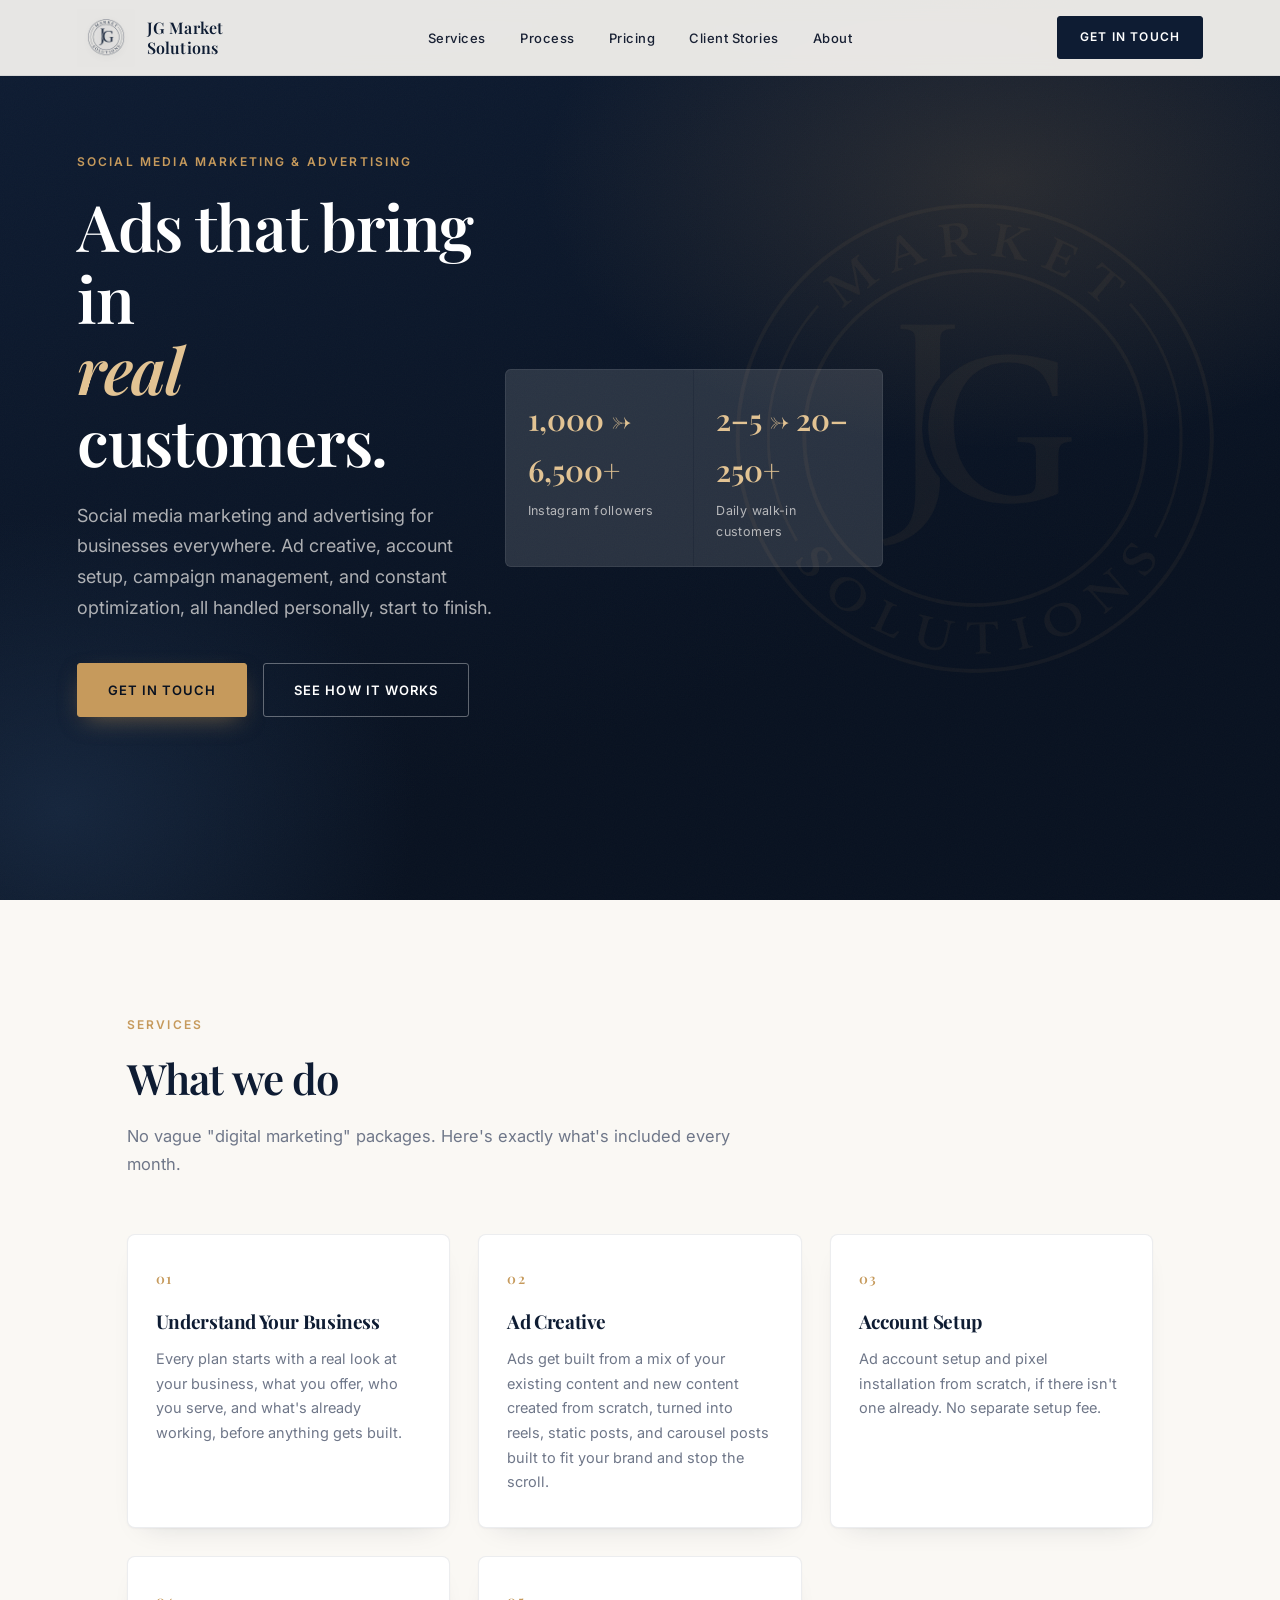
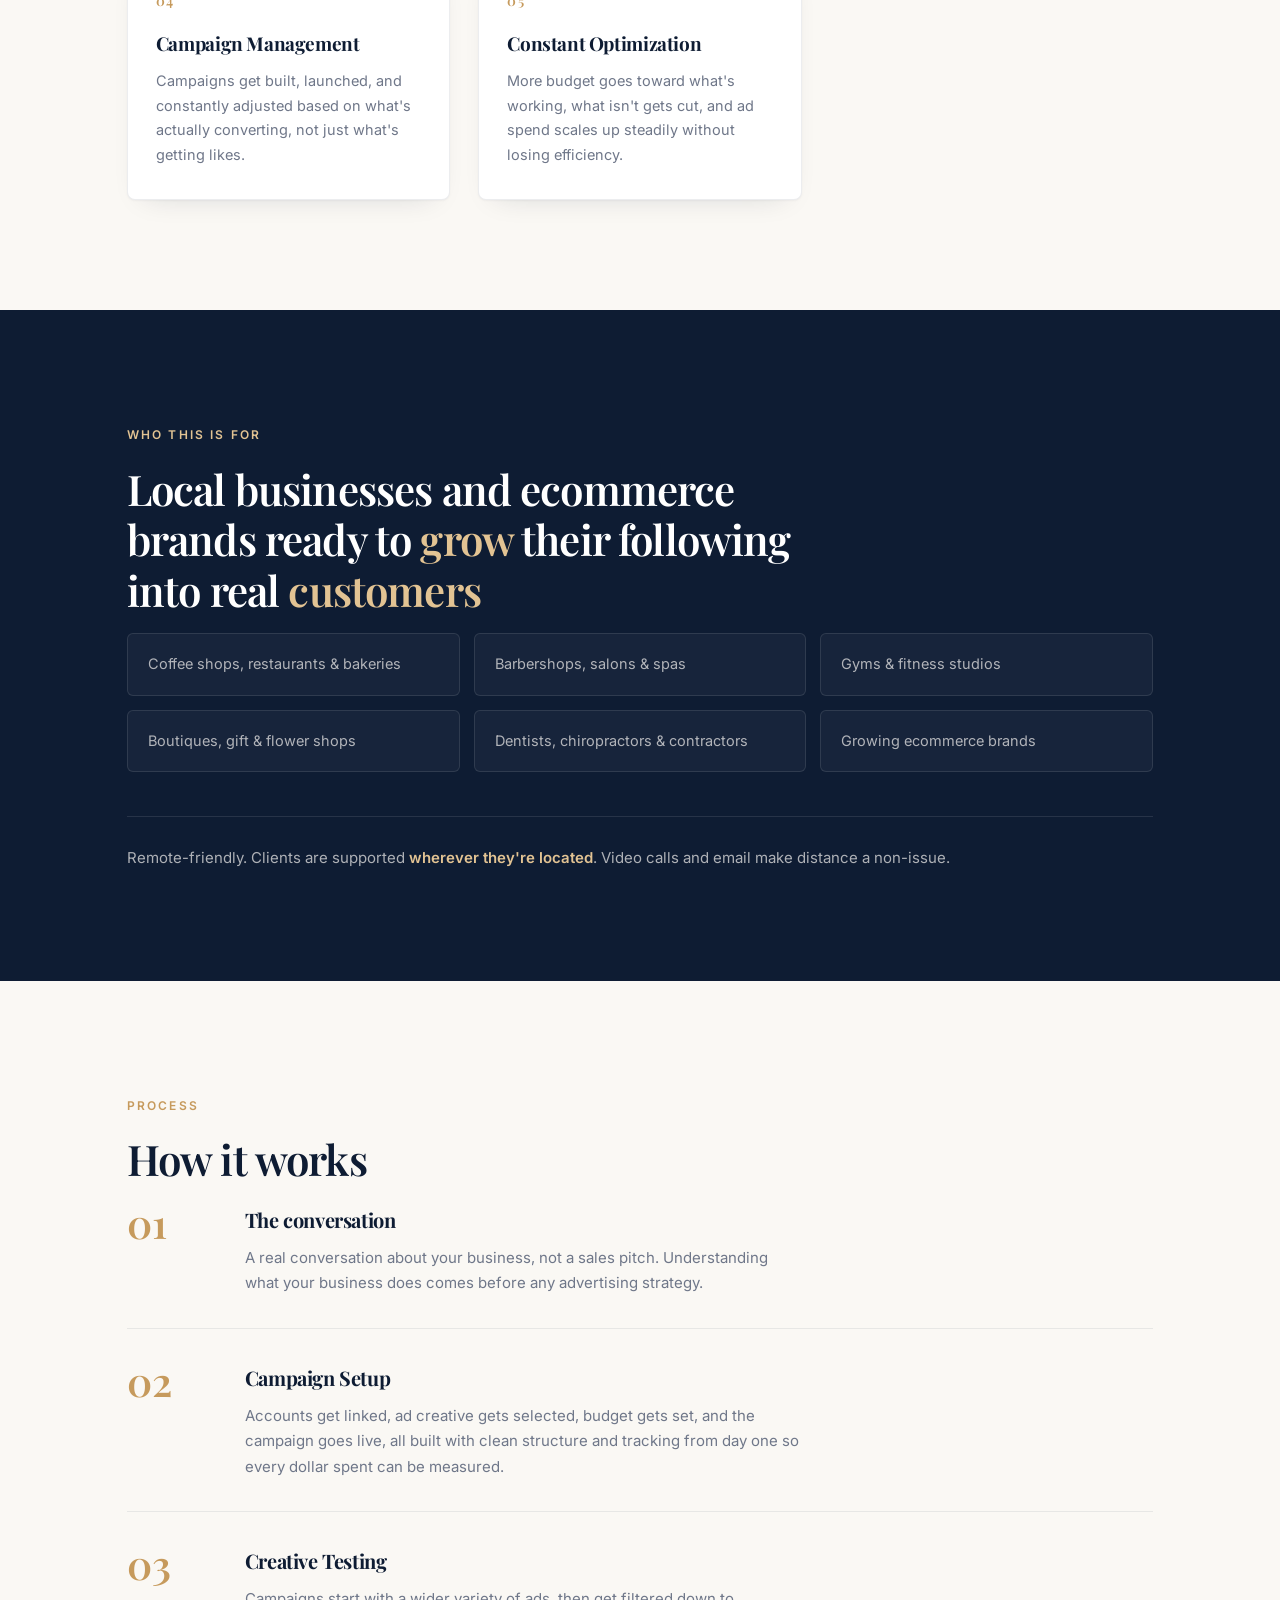
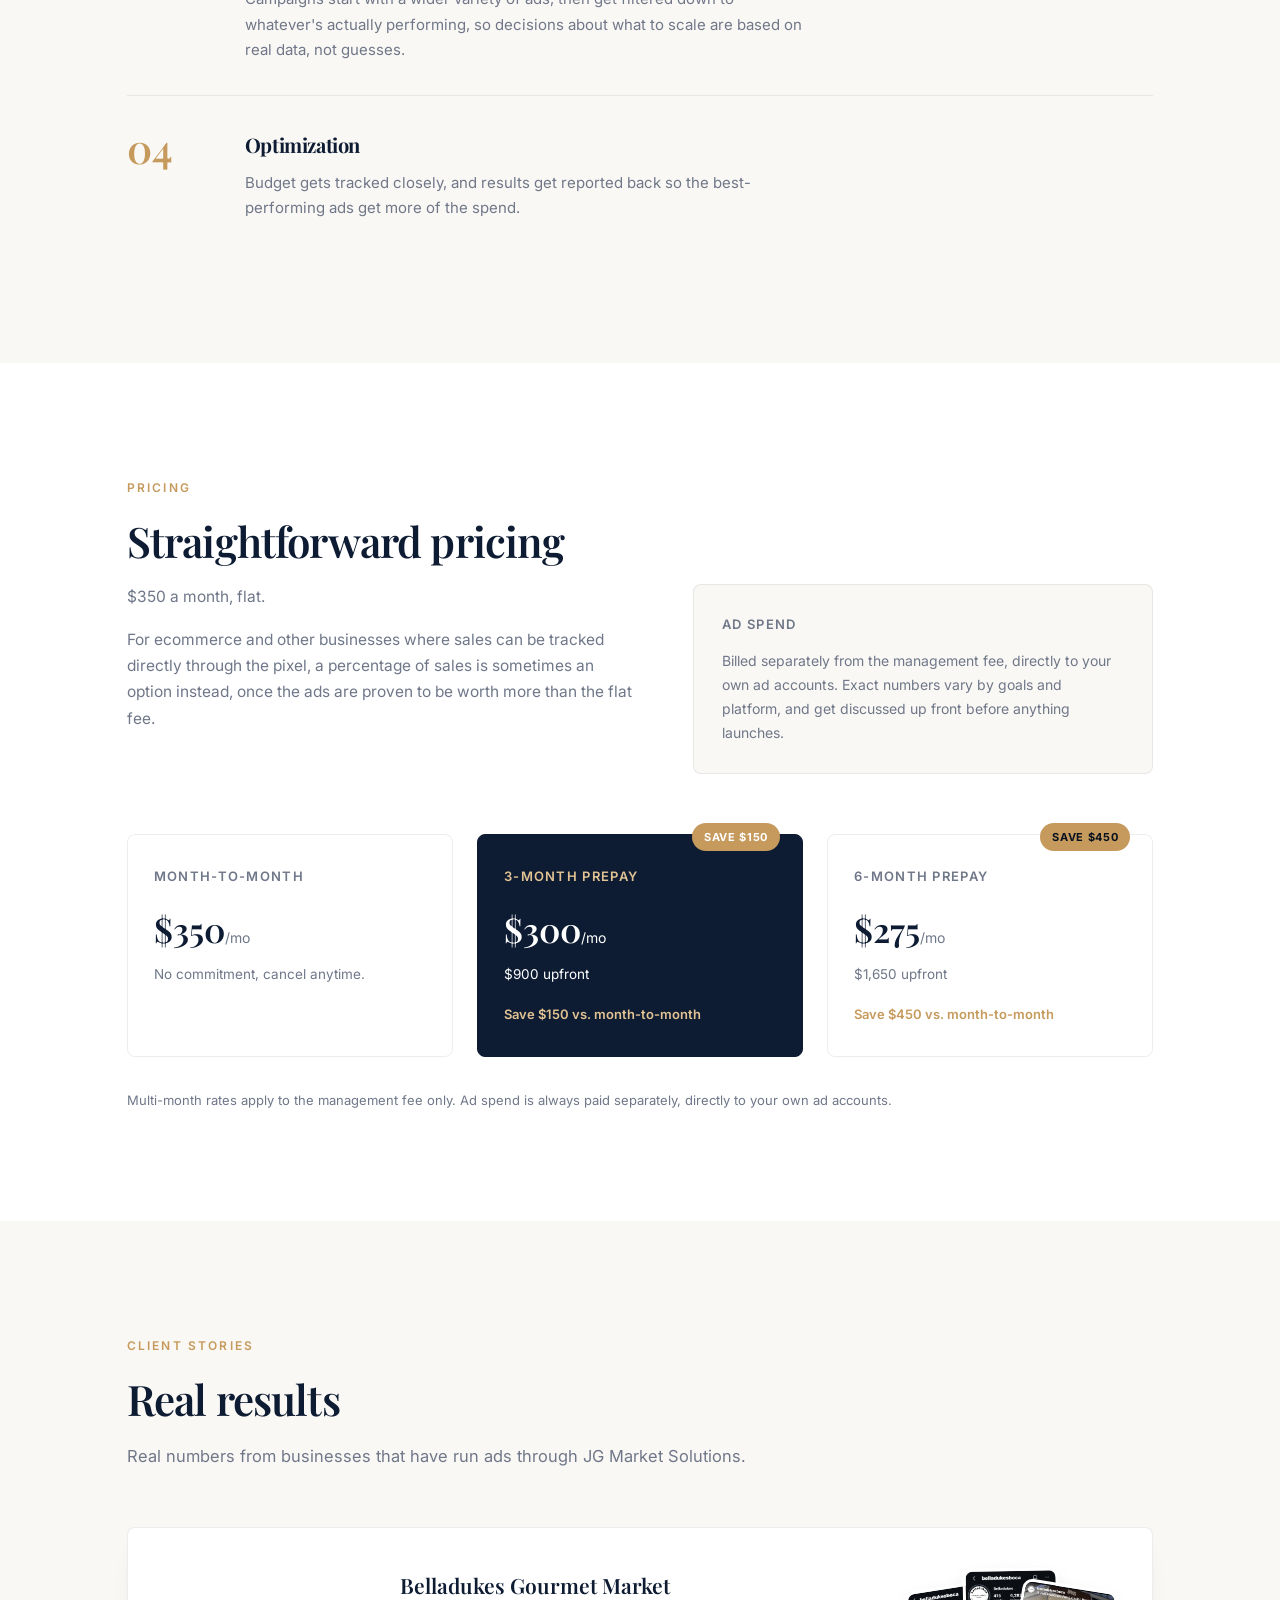
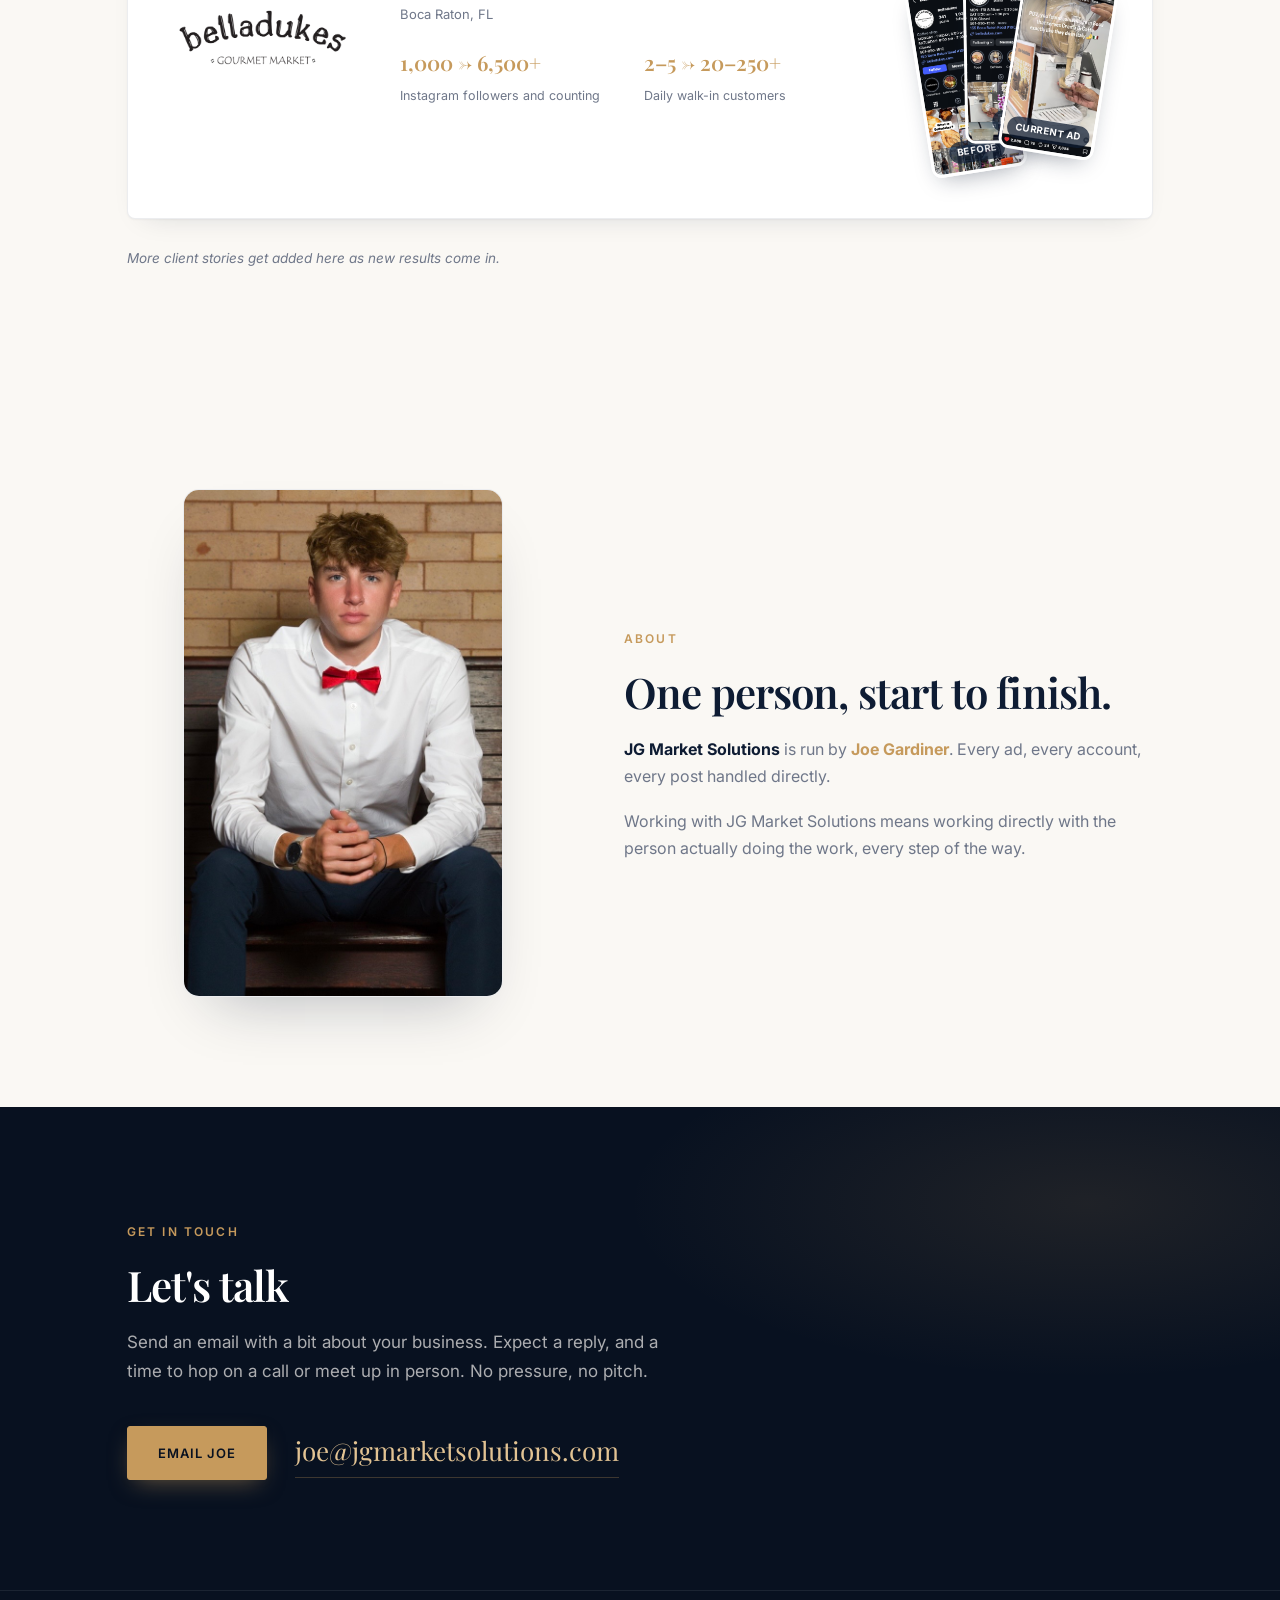
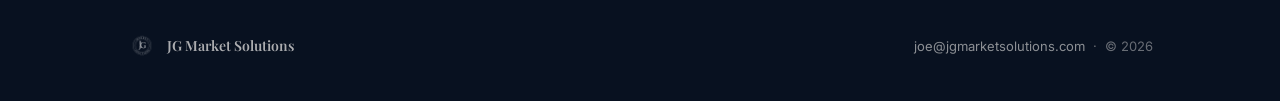
==== index.html @ c8392eeb "Initial commit: JG Market Solutions website" ====
<!DOCTYPE html>
<html lang="en">
<head>
<meta charset="UTF-8">
<meta name="viewport" content="width=device-width, initial-scale=1.0">
<title>JG Market Solutions — Social Media Marketing & Advertising for Businesses Everywhere</title>
<meta name="description" content="Social media marketing and advertising for businesses everywhere. Ad creative, campaign management, and weekly reporting, handled personally, start to finish. $350/month flat.">
<meta property="og:title" content="JG Market Solutions">
<meta property="og:description" content="Social media marketing and advertising for businesses everywhere. Handled personally, start to finish.">
<meta property="og:type" content="website">
<link rel="icon" type="image/png" href="assets/logo-gold.png">
<link rel="preconnect" href="https://fonts.googleapis.com">
<link rel="preconnect" href="https://fonts.gstatic.com" crossorigin>
<link href="https://fonts.googleapis.com/css2?family=Playfair+Display:wght@500;600;700&family=Inter:wght@400;500;600;700&display=swap" rel="stylesheet">
<style>
  *, *::before, *::after { box-sizing: border-box; margin: 0; padding: 0; }

  :root {
    --navy: #0e1c33;
    --navy-deep: #081120;
    --navy-mid: #16273f;
    --brass: #c69a5c;
    --brass-light: #e2c393;
    --cream: #faf8f4;
    --white: #ffffff;
    --ink: #182033;
    --muted: #6f7789;
    --muted-light: rgba(250,248,244,0.68);
    --border: rgba(198,154,92,0.28);
    --border-soft: rgba(14,28,51,0.08);
  }

  html { scroll-behavior: smooth; }

  body {
    font-family: 'Inter', sans-serif;
    background: var(--cream);
    color: var(--ink);
    line-height: 1.7;
    overflow-x: hidden;
    -webkit-font-smoothing: antialiased;
  }

  h1, h2, h3 { font-family: 'Playfair Display', serif; letter-spacing: -0.02em; color: var(--navy); }

  a { color: inherit; }

  img { max-width: 100%; display: block; }

  .wrap { max-width: 1180px; margin: 0 auto; padding: 0 6%; }

  .eyebrow {
    display: inline-block;
    font-size: 12px;
    font-weight: 600;
    letter-spacing: 0.18em;
    text-transform: uppercase;
    color: var(--brass);
    margin-bottom: 18px;
  }

  .btn {
    display: inline-flex; align-items: center; justify-content: center; gap: 8px;
    font-family: 'Inter', sans-serif;
    font-size: 13px; font-weight: 600; letter-spacing: 0.08em; text-transform: uppercase;
    padding: 15px 30px;
    border-radius: 3px;
    text-decoration: none;
    cursor: pointer;
    transition: transform 0.35s cubic-bezier(0.34, 1.56, 0.64, 1), box-shadow 0.35s ease, background 0.25s ease, color 0.25s ease, border-color 0.25s ease;
  }
  .btn-primary {
    background: var(--brass); color: var(--navy-deep); border: 1px solid var(--brass);
    box-shadow: 0 8px 24px -8px rgba(198,154,92,0.55), 0 2px 6px rgba(8,17,32,0.15);
  }
  .btn-primary:hover { transform: translateY(-2px); box-shadow: 0 14px 30px -8px rgba(198,154,92,0.6), 0 4px 10px rgba(8,17,32,0.2); }
  .btn-primary:focus-visible { outline: 2px solid var(--navy); outline-offset: 3px; }
  .btn-ghost {
    background: transparent; color: var(--white); border: 1px solid rgba(255,255,255,0.35);
  }
  .btn-ghost:hover { border-color: var(--brass-light); color: var(--brass-light); transform: translateY(-2px); }
  .btn-ghost:focus-visible { outline: 2px solid var(--brass-light); outline-offset: 3px; }

  /* NAV */
  nav {
    position: fixed; top: 0; left: 0; right: 0; z-index: 100;
    background: rgba(250,248,244,0.92);
    backdrop-filter: blur(10px);
    display: flex; align-items: center; justify-content: space-between;
    padding: 0 6%;
    height: 76px;
    border-bottom: 1px solid var(--border-soft);
  }
  .nav-logo { display: flex; align-items: center; gap: 12px; text-decoration: none; }
  .nav-logo img { height: 58px; width: 58px; object-fit: contain; filter: drop-shadow(0 2px 5px rgba(14,28,51,0.28)); }
  .nav-logo-text { color: var(--navy); font-family: 'Playfair Display', serif; font-size: 16px; font-weight: 600; letter-spacing: 0.01em; line-height: 1.2; }
  .nav-links { display: flex; align-items: center; gap: 34px; list-style: none; }
  .nav-links a { color: var(--ink); text-decoration: none; font-size: 13px; letter-spacing: 0.04em; font-weight: 500; position: relative; padding-bottom: 4px; transition: color 0.2s ease; }
  .nav-links a::after { content: ''; position: absolute; left: 0; bottom: 0; width: 0; height: 1px; background: var(--brass); transition: width 0.3s ease; }
  .nav-links a:hover { color: var(--navy); }
  .nav-links a:hover::after { width: 100%; }
  .nav-cta {
    background: var(--navy); border: 1px solid var(--navy); color: var(--white);
    padding: 10px 22px; font-size: 12px; letter-spacing: 0.1em; text-transform: uppercase;
    font-family: 'Inter', sans-serif; font-weight: 600; cursor: pointer;
    text-decoration: none; border-radius: 3px; transition: background 0.25s ease, transform 0.3s cubic-bezier(0.34,1.56,0.64,1);
  }
  .nav-cta:hover { background: var(--navy-mid); transform: translateY(-2px); }
  .nav-cta:focus-visible { outline: 2px solid var(--brass); outline-offset: 2px; }
  .nav-toggle { display: none; }

  /* HERO */
  .hero {
    min-height: 100vh;
    background: var(--navy-deep);
    display: flex; align-items: center;
    padding: 96px 6% 60px;
    position: relative;
    overflow: hidden;
  }
  .hero::before {
    content: '';
    position: absolute; inset: 0;
    background:
      radial-gradient(ellipse 60% 50% at 78% 20%, rgba(198,154,92,0.16) 0%, transparent 60%),
      radial-gradient(ellipse 50% 60% at 5% 90%, rgba(22,39,63,0.9) 0%, transparent 55%),
      linear-gradient(160deg, var(--navy) 0%, var(--navy-deep) 70%);
  }
  .hero::after {
    content: '';
    position: absolute; inset: 0;
    opacity: 0.5;
    background-image: url("data:image/svg+xml,%3Csvg xmlns='http://www.w3.org/2000/svg' width='120' height='120'%3E%3Cfilter id='n'%3E%3CfeTurbulence type='fractalNoise' baseFrequency='0.9' numOctaves='2' stitchTiles='stitch'/%3E%3C/filter%3E%3Crect width='100%25' height='100%25' filter='url(%23n)' opacity='0.05'/%3E%3C/svg%3E");
    pointer-events: none;
  }
  .hero-watermark {
    position: absolute; top: 50%; right: -6%;
    width: min(60vw, 820px);
    transform: translateY(-50%);
    opacity: 0.07;
    z-index: 0;
    pointer-events: none;
  }
  .hero-inner {
    position: relative; z-index: 1;
    max-width: 780px;
  }
  .hero h1 {
    color: var(--white);
    font-size: clamp(38px, 5.4vw, 64px);
    font-weight: 600;
    line-height: 1.12;
    margin-bottom: 24px;
  }
  .hero h1 em { color: var(--brass-light); font-style: italic; }
  .hero p.lede {
    color: var(--muted-light);
    font-size: 18px;
    max-width: 560px;
    margin-bottom: 40px;
  }
  .hero-actions { display: flex; gap: 16px; flex-wrap: wrap; margin-bottom: 72px; }

  .stat-strip {
    position: relative; z-index: 1;
    display: grid; grid-template-columns: repeat(2, 1fr);
    gap: 1px;
    background: rgba(255,255,255,0.1);
    border: 1px solid rgba(255,255,255,0.1);
    border-radius: 6px;
    overflow: hidden;
    max-width: 780px;
  }
  .stat-cell { background: rgba(255,255,255,0.03); padding: 24px 22px; }
  .stat-num { font-family: 'Playfair Display', serif; color: var(--brass-light); font-size: clamp(22px, 3vw, 30px); font-weight: 600; margin-bottom: 4px; }
  .stat-label { color: var(--muted-light); font-size: 12.5px; letter-spacing: 0.03em; }
  .stat-caption { color: rgba(250,248,244,0.45); font-size: 12.5px; margin-top: 14px; max-width: 780px; }

  /* SECTION SHARED */
  section { padding: 110px 0; position: relative; }
  .section-title { font-size: clamp(28px, 4vw, 42px); font-weight: 600; line-height: 1.2; margin-bottom: 18px; }
  .section-lede { color: var(--muted); font-size: 16.5px; max-width: 620px; margin-bottom: 56px; }
  .section-head { max-width: 700px; }

  /* WHAT I DO */
  .services-grid {
    display: grid; grid-template-columns: repeat(3, 1fr); gap: 28px;
  }
  .service-card {
    background: var(--white);
    border: 1px solid var(--border-soft);
    border-radius: 8px;
    padding: 32px 28px;
    box-shadow: 0 1px 2px rgba(14,28,51,0.04), 0 12px 28px -18px rgba(14,28,51,0.18);
    transition: transform 0.4s cubic-bezier(0.34,1.56,0.64,1), box-shadow 0.4s ease, border-color 0.3s ease;
  }
  .service-card:hover {
    transform: translateY(-5px);
    box-shadow: 0 1px 2px rgba(14,28,51,0.06), 0 24px 40px -20px rgba(14,28,51,0.28);
    border-color: var(--border);
  }
  .service-num { font-family: 'Playfair Display', serif; color: var(--brass); font-size: 14px; font-weight: 600; letter-spacing: 0.1em; margin-bottom: 14px; }
  .service-card h3 { font-size: 19px; margin-bottom: 10px; }
  .service-card p { color: var(--muted); font-size: 14.5px; }

  /* WHO I WORK WITH */
  .who-section { background: var(--navy); }
  .who-section .section-title, .who-section .eyebrow { color: var(--white); }
  .who-section .eyebrow { color: var(--brass-light); }
  .who-grid { display: grid; grid-template-columns: repeat(3, 1fr); gap: 14px; margin-bottom: 44px; }
  .who-chip {
    background: rgba(255,255,255,0.04);
    border: 1px solid rgba(255,255,255,0.1);
    border-radius: 6px;
    padding: 18px 20px;
    color: var(--muted-light);
    font-size: 14.5px;
    transition: border-color 0.3s ease, background 0.3s ease, transform 0.35s cubic-bezier(0.34,1.56,0.64,1);
  }
  .who-chip:hover { border-color: var(--border); background: rgba(198,154,92,0.06); transform: translateY(-2px); }
  .who-location { color: var(--muted-light); font-size: 15px; border-top: 1px solid rgba(255,255,255,0.1); padding-top: 28px; }
  .who-location strong { color: var(--brass-light); font-weight: 600; }

  /* PROCESS */
  .process-list { counter-reset: step; }
  .process-item {
    display: grid; grid-template-columns: 90px 1fr; gap: 28px;
    padding: 32px 0;
    border-bottom: 1px solid var(--border-soft);
  }
  .process-item:first-child { padding-top: 0; }
  .process-item:last-child { border-bottom: none; }
  .process-step { font-family: 'Playfair Display', serif; font-size: 40px; color: var(--brass); font-weight: 600; line-height: 1; }
  .process-item h3 { font-size: 20px; margin-bottom: 8px; }
  .process-item p { color: var(--muted); font-size: 15px; max-width: 560px; }

  /* PRICING */
  .pricing-section { background: var(--white); }
  .pricing-top { display: grid; grid-template-columns: 1.1fr 1fr; gap: 60px; margin-bottom: 60px; align-items: start; }
  .pricing-top p { color: var(--muted); font-size: 15.5px; margin-bottom: 16px; }
  .pricing-top p:last-child { margin-bottom: 0; }
  .pricing-highlight {
    background: var(--cream);
    border: 1px solid var(--border-soft);
    border-radius: 8px;
    padding: 28px;
  }
  .pricing-highlight .desc { color: var(--muted); font-size: 14px; margin-top: 10px; }

  .tier-grid { display: grid; grid-template-columns: repeat(3, 1fr); gap: 24px; }
  .tier-card {
    border: 1px solid var(--border-soft);
    border-radius: 8px;
    padding: 30px 26px;
    position: relative;
    transition: transform 0.4s cubic-bezier(0.34,1.56,0.64,1), box-shadow 0.4s ease, border-color 0.3s ease;
  }
  .tier-card:hover { transform: translateY(-5px); box-shadow: 0 20px 36px -20px rgba(14,28,51,0.25); }
  .tier-card.featured { background: var(--navy); border-color: var(--navy); }
  .tier-card.featured * { color: var(--white); }
  .tier-tag {
    position: absolute; top: -12px; right: 22px;
    background: var(--brass); color: var(--navy-deep);
    font-size: 11px; font-weight: 700; letter-spacing: 0.06em; text-transform: uppercase;
    padding: 5px 12px; border-radius: 20px;
  }
  .tier-name { font-size: 13px; letter-spacing: 0.1em; text-transform: uppercase; color: var(--muted); font-weight: 600; margin-bottom: 14px; }
  .tier-card.featured .tier-name { color: var(--brass-light); }
  .tier-price { font-family: 'Playfair Display', serif; font-size: 34px; font-weight: 600; color: var(--navy); margin-bottom: 4px; }
  .tier-price span { font-size: 14px; font-weight: 400; color: var(--muted); font-family: 'Inter', sans-serif; }
  .tier-sub { font-size: 13.5px; color: var(--muted); margin-bottom: 18px; }
  .tier-save { font-size: 13px; color: var(--brass); font-weight: 600; }
  .tier-card.featured .tier-save { color: var(--brass-light); }
  .pricing-footnote { color: var(--muted); font-size: 13px; margin-top: 32px; }

  /* RESULTS */
  .story-card {
    display: flex; align-items: flex-start; gap: 48px;
    background: var(--white);
    border: 1px solid var(--border-soft);
    border-radius: 8px;
    padding: 40px 44px;
    box-shadow: 0 1px 2px rgba(14,28,51,0.04), 0 12px 28px -18px rgba(14,28,51,0.18);
    flex-wrap: wrap;
  }
  .story-info { display: flex; align-items: center; gap: 48px; flex: 1 1 420px; flex-wrap: wrap; }
  .story-logo { flex: 0 0 auto; }
  .story-logo img { width: 180px; transition: opacity 0.25s ease; }
  .story-logo a:hover img { opacity: 0.72; }
  .story-body { flex: 1 1 240px; }
  .story-name { font-family: 'Playfair Display', serif; font-size: 21px; font-weight: 600; color: var(--navy); }
  .story-location { color: var(--muted); font-size: 13px; margin-bottom: 20px; }
  .story-stats { display: flex; gap: 44px; flex-wrap: wrap; }
  .story-stat-num { display: block; font-family: 'Playfair Display', serif; color: var(--brass); font-size: 21px; font-weight: 600; }
  .story-stat-label { color: var(--muted); font-size: 12.5px; }
  .story-note { color: var(--muted); font-size: 13.5px; margin-top: 28px; font-style: italic; }

  .story-gallery { position: relative; flex: 0 0 auto; width: 190px; height: 210px; margin-left: auto; }
  .story-gallery figure {
    position: absolute; top: 6px; width: 96px;
    border-radius: 10px; overflow: hidden;
    border: 3px solid var(--white);
    box-shadow: 0 10px 24px -10px rgba(14,28,51,0.4);
    transition: transform 0.3s ease, box-shadow 0.3s ease;
  }
  .story-gallery figure:hover { z-index: 9 !important; box-shadow: 0 16px 30px -10px rgba(14,28,51,0.5); }
  .story-gallery figure:nth-child(1) { left: 0; top: 16px; transform: rotate(-9deg); z-index: 1; }
  .story-gallery figure:nth-child(2) { left: 46px; top: 0; transform: rotate(-1deg); z-index: 2; }
  .story-gallery figure:nth-child(3) { left: 92px; top: 16px; transform: rotate(9deg); z-index: 3; }
  .story-gallery figure:hover { transform: translateY(-6px) rotate(0deg); }
  .story-gallery img { width: 100%; display: block; cursor: zoom-in; }

  /* LIGHTBOX */
  .lightbox {
    position: fixed; inset: 0; z-index: 1000;
    background: rgba(8,17,32,0.88);
    display: flex; align-items: center; justify-content: center;
    padding: 40px;
    opacity: 0; visibility: hidden;
    transition: opacity 0.25s ease;
  }
  .lightbox.open { opacity: 1; visibility: visible; }
  .lightbox img {
    max-width: min(90vw, 480px); max-height: 88vh;
    border-radius: 12px;
    box-shadow: 0 30px 70px -20px rgba(0,0,0,0.6);
    transform: scale(0.95); transition: transform 0.25s ease;
  }
  .lightbox.open img { transform: scale(1); }
  .lightbox-close {
    position: absolute; top: 24px; right: 28px;
    width: 42px; height: 42px; border-radius: 50%;
    background: rgba(255,255,255,0.1); border: 1px solid rgba(255,255,255,0.25);
    color: var(--white); font-size: 20px; line-height: 1;
    display: flex; align-items: center; justify-content: center;
    cursor: pointer; transition: background 0.2s ease;
  }
  .lightbox-close:hover { background: rgba(255,255,255,0.2); }
  .story-gallery .tag {
    position: absolute; bottom: 8px; left: 50%; transform: translateX(-50%);
    font-size: 9.5px; letter-spacing: 0.06em; text-transform: uppercase; font-weight: 700;
    color: var(--white); background: rgba(14,28,51,0.72);
    padding: 3px 8px; border-radius: 20px; white-space: nowrap;
  }

  /* ABOUT */
  .about-grid { display: grid; grid-template-columns: 0.9fr 1.1fr; gap: 64px; align-items: center; }
  .about-badge {
    width: 100%; max-width: 320px;
    background: var(--white);
    border: 1px solid var(--border-soft);
    border-radius: 16px;
    overflow: hidden;
    box-shadow: 0 30px 60px -30px rgba(14,28,51,0.3);
    margin: 0 auto;
  }
  .about-badge img { width: 100%; height: auto; display: block; }
  .about-content p { color: var(--muted); font-size: 16px; margin-bottom: 18px; }
  .about-content p:last-child { margin-bottom: 0; }
  .about-content strong { color: var(--navy); }

  /* CONTACT */
  .contact-section { background: var(--navy-deep); position: relative; overflow: hidden; }
  .contact-section::before {
    content: '';
    position: absolute; inset: 0;
    background: radial-gradient(ellipse 60% 60% at 85% 20%, rgba(198,154,92,0.12) 0%, transparent 60%);
  }
  .contact-inner { position: relative; z-index: 1; max-width: 640px; }
  .contact-section .section-title { color: var(--white); }
  .contact-section p.lede { color: var(--muted-light); font-size: 17px; margin-bottom: 40px; max-width: 540px; }
  .contact-email {
    font-family: 'Playfair Display', serif;
    font-size: clamp(20px, 2.6vw, 26px);
    color: var(--brass-light);
    text-decoration: none;
    border-bottom: 1px solid var(--border);
    padding-bottom: 4px;
    transition: color 0.25s ease, border-color 0.25s ease;
  }
  .contact-email:hover { color: var(--white); border-color: var(--brass-light); }
  .contact-actions { display: flex; align-items: center; gap: 28px; flex-wrap: wrap; margin-top: 36px; }

  /* FOOTER */
  footer {
    background: var(--navy-deep);
    border-top: 1px solid rgba(255,255,255,0.08);
    padding: 40px 0;
  }
  .footer-inner { display: flex; align-items: center; justify-content: space-between; flex-wrap: wrap; gap: 16px; }
  .footer-logo { display: flex; align-items: center; gap: 10px; }
  .footer-logo img { height: 30px; width: 30px; opacity: 0.85; }
  .footer-logo span { color: var(--muted-light); font-family: 'Playfair Display', serif; font-size: 14px; font-weight: 600; }
  .footer-meta { color: rgba(250,248,244,0.4); font-size: 13px; }
  .footer-meta a { color: rgba(250,248,244,0.55); text-decoration: none; }
  .footer-meta a:hover { color: var(--brass-light); }

  /* SCROLL REVEAL */
  .fade-up { opacity: 0; transform: translateY(24px); transition: opacity 0.7s ease, transform 0.7s cubic-bezier(0.16,1,0.3,1); }
  .fade-up.visible { opacity: 1; transform: translateY(0); }

  @media (max-width: 880px) {
    .nav-links, .nav-cta { display: none; }
    .hero { padding-top: 110px; }
    .stat-strip { grid-template-columns: 1fr; }
    .services-grid { grid-template-columns: 1fr; }
    .who-grid { grid-template-columns: 1fr 1fr; }
    .pricing-top { grid-template-columns: 1fr; gap: 32px; }
    .tier-grid { grid-template-columns: 1fr; }
    .about-grid { grid-template-columns: 1fr; gap: 36px; text-align: center; }
    .story-card { flex-direction: column; text-align: center; }
    .story-info { justify-content: center; }
    .story-stats { justify-content: center; }
    .story-gallery { margin: 20px auto 0; }
    .process-item { grid-template-columns: 56px 1fr; }
    .process-step { font-size: 28px; }
    section { padding: 76px 0; }
    .footer-inner { flex-direction: column; text-align: center; }
  }
  @media (max-width: 560px) {
    .who-grid { grid-template-columns: 1fr; }
  }
</style>
</head>
<body>

<nav>
  <a href="#home" class="nav-logo">
    <img src="assets/logo-navy.png" alt="JG Market Solutions logo">
    <span class="nav-logo-text">JG Market<br>Solutions</span>
  </a>
  <ul class="nav-links">
    <li><a href="#what-i-do">Services</a></li>
    <li><a href="#process">Process</a></li>
    <li><a href="#pricing">Pricing</a></li>
    <li><a href="#results">Client Stories</a></li>
    <li><a href="#about">About</a></li>
  </ul>
  <a href="#contact" class="nav-cta">Get In Touch</a>
</nav>

<section class="hero" id="home">
  <img src="assets/logo-gold.png" alt="" class="hero-watermark">
  <div class="hero-inner">
    <span class="eyebrow">Social Media Marketing & Advertising</span>
    <h1>Ads that bring in<br><em>real</em> customers.</h1>
    <p class="lede">Social media marketing and advertising for businesses everywhere. Ad creative, account setup, campaign management, and constant optimization, all handled personally, start to finish.</p>
    <div class="hero-actions">
      <a href="#contact" class="btn btn-primary">Get In Touch</a>
      <a href="#process" class="btn btn-ghost">See How It Works</a>
    </div>
  </div>
  <div class="stat-strip fade-up">
    <div class="stat-cell">
      <div class="stat-num">1,000 → 6,500+</div>
      <div class="stat-label">Instagram followers</div>
    </div>
    <div class="stat-cell">
      <div class="stat-num">2–5 → 20–250+</div>
      <div class="stat-label">Daily walk-in customers</div>
    </div>
  </div>
  <p class="stat-caption">Real numbers from a coffee shop in Boca Raton. Nothing rounded up.</p>
</section>

<section id="what-i-do">
  <div class="wrap">
    <div class="section-head fade-up">
      <span class="eyebrow">Services</span>
      <h2 class="section-title">What we do</h2>
      <p class="section-lede">No vague "digital marketing" packages. Here's exactly what's included every month.</p>
    </div>
    <div class="services-grid">
      <div class="service-card fade-up">
        <div class="service-num">01</div>
        <h3>Understand Your Business</h3>
        <p>Every plan starts with a real look at your business, what you offer, who you serve, and what's already working, before anything gets built.</p>
      </div>
      <div class="service-card fade-up">
        <div class="service-num">02</div>
        <h3>Ad Creative</h3>
        <p>Ads get built from a mix of your existing content and new content created from scratch, turned into reels, static posts, and carousel posts built to fit your brand and stop the scroll.</p>
      </div>
      <div class="service-card fade-up">
        <div class="service-num">03</div>
        <h3>Account Setup</h3>
        <p>Ad account setup and pixel installation from scratch, if there isn't one already. No separate setup fee.</p>
      </div>
      <div class="service-card fade-up">
        <div class="service-num">04</div>
        <h3>Campaign Management</h3>
        <p>Campaigns get built, launched, and constantly adjusted based on what's actually converting, not just what's getting likes.</p>
      </div>
      <div class="service-card fade-up">
        <div class="service-num">05</div>
        <h3>Constant Optimization</h3>
        <p>More budget goes toward what's working, what isn't gets cut, and ad spend scales up steadily without losing efficiency.</p>
      </div>
    </div>
  </div>
</section>

<section class="who-section" id="who">
  <div class="wrap">
    <div class="section-head fade-up">
      <span class="eyebrow">Who This Is For</span>
      <h2 class="section-title">Local businesses and ecommerce brands ready to <span style="color:var(--brass-light);">grow</span> their following into real <span style="color:var(--brass-light);">customers</span></h2>
    </div>
    <div class="who-grid">
      <div class="who-chip fade-up">Coffee shops, restaurants &amp; bakeries</div>
      <div class="who-chip fade-up">Barbershops, salons &amp; spas</div>
      <div class="who-chip fade-up">Gyms &amp; fitness studios</div>
      <div class="who-chip fade-up">Boutiques, gift &amp; flower shops</div>
      <div class="who-chip fade-up">Dentists, chiropractors &amp; contractors</div>
      <div class="who-chip fade-up">Growing ecommerce brands</div>
    </div>
    <p class="who-location fade-up">Remote-friendly. Clients are supported <strong>wherever they're located</strong>. Video calls and email make distance a non-issue.</p>
  </div>
</section>

<section id="process">
  <div class="wrap">
    <div class="section-head fade-up">
      <span class="eyebrow">Process</span>
      <h2 class="section-title">How it works</h2>
    </div>
    <div class="process-list">
      <div class="process-item fade-up">
        <div class="process-step">01</div>
        <div>
          <h3>The conversation</h3>
          <p>A real conversation about your business, not a sales pitch. Understanding what your business does comes before any advertising strategy.</p>
        </div>
      </div>
      <div class="process-item fade-up">
        <div class="process-step">02</div>
        <div>
          <h3>Campaign Setup</h3>
          <p>Accounts get linked, ad creative gets selected, budget gets set, and the campaign goes live, all built with clean structure and tracking from day one so every dollar spent can be measured.</p>
        </div>
      </div>
      <div class="process-item fade-up">
        <div class="process-step">03</div>
        <div>
          <h3>Creative Testing</h3>
          <p>Campaigns start with a wider variety of ads, then get filtered down to whatever's actually performing, so decisions about what to scale are based on real data, not guesses.</p>
        </div>
      </div>
      <div class="process-item fade-up">
        <div class="process-step">04</div>
        <div>
          <h3>Optimization</h3>
          <p>Budget gets tracked closely, and results get reported back so the best-performing ads get more of the spend.</p>
        </div>
      </div>
    </div>
  </div>
</section>

<section class="pricing-section" id="pricing">
  <div class="wrap">
    <div class="section-head fade-up">
      <span class="eyebrow">Pricing</span>
      <h2 class="section-title">Straightforward pricing</h2>
    </div>
    <div class="pricing-top fade-up">
      <div>
        <p>$350 a month, flat.</p>
        <p>For ecommerce and other businesses where sales can be tracked directly through the pixel, a percentage of sales is sometimes an option instead, once the ads are proven to be worth more than the flat fee.</p>
      </div>
      <div class="pricing-highlight">
        <div class="tier-name">Ad Spend</div>
        <div class="desc">Billed separately from the management fee, directly to your own ad accounts. Exact numbers vary by goals and platform, and get discussed up front before anything launches.</div>
      </div>
    </div>
    <div class="tier-grid">
      <div class="tier-card fade-up">
        <div class="tier-name">Month-to-Month</div>
        <div class="tier-price">$350<span>/mo</span></div>
        <div class="tier-sub">No commitment, cancel anytime.</div>
      </div>
      <div class="tier-card featured fade-up">
        <span class="tier-tag">Save $150</span>
        <div class="tier-name">3-Month Prepay</div>
        <div class="tier-price">$300<span>/mo</span></div>
        <div class="tier-sub">$900 upfront</div>
        <div class="tier-save">Save $150 vs. month-to-month</div>
      </div>
      <div class="tier-card fade-up">
        <span class="tier-tag">Save $450</span>
        <div class="tier-name">6-Month Prepay</div>
        <div class="tier-price">$275<span>/mo</span></div>
        <div class="tier-sub">$1,650 upfront</div>
        <div class="tier-save">Save $450 vs. month-to-month</div>
      </div>
    </div>
    <p class="pricing-footnote fade-up">Multi-month rates apply to the management fee only. Ad spend is always paid separately, directly to your own ad accounts.</p>
  </div>
</section>

<section id="results">
  <div class="wrap">
    <div class="section-head fade-up">
      <span class="eyebrow">Client Stories</span>
      <h2 class="section-title">Real results</h2>
      <p class="section-lede">Real numbers from businesses that have run ads through JG Market Solutions.</p>
    </div>
    <div class="story-card fade-up">
      <div class="story-info">
        <div class="story-logo">
          <a href="https://www.instagram.com/belladukesboca/" target="_blank" rel="noopener noreferrer">
            <img src="assets/belladukes-logo.png" alt="Belladukes Gourmet Market logo">
          </a>
        </div>
        <div class="story-body">
          <div class="story-name">Belladukes Gourmet Market</div>
          <div class="story-location">Boca Raton, FL</div>
          <div class="story-stats">
            <div>
              <span class="story-stat-num">1,000 → 6,500+</span>
              <span class="story-stat-label">Instagram followers and counting</span>
            </div>
            <div>
              <span class="story-stat-num">2–5 → 20–250+</span>
              <span class="story-stat-label">Daily walk-in customers</span>
            </div>
          </div>
        </div>
      </div>
      <div class="story-gallery">
        <figure>
          <img src="assets/belladukes-ig-before.png" alt="Belladukes Instagram profile before, 1,036 followers">
          <span class="tag">Before</span>
        </figure>
        <figure>
          <img src="assets/belladukes-ig-after.png" alt="Belladukes Instagram profile now, 6,282 followers">
          <span class="tag">Now</span>
        </figure>
        <figure>
          <img src="assets/belladukes-ad-1.jpg" alt="Belladukes Instagram post, Crema Di Caffe">
          <span class="tag">Current Ad</span>
        </figure>
      </div>
    </div>
    <p class="story-note fade-up">More client stories get added here as new results come in.</p>
  </div>
</section>

<section id="about">
  <div class="wrap">
    <div class="about-grid">
      <div class="about-badge fade-up">
        <img src="assets/joe-portrait.jpg" alt="Joe Gardiner">
      </div>
      <div class="about-content fade-up">
        <span class="eyebrow">About</span>
        <h2 class="section-title">One person, start to finish.</h2>
        <p><strong>JG Market Solutions</strong> is run by <strong style="color:var(--brass);">Joe Gardiner</strong>. Every ad, every account, every post handled directly.</p>
        <p>Working with JG Market Solutions means working directly with the person actually doing the work, every step of the way.</p>
      </div>
    </div>
  </div>
</section>

<section class="contact-section" id="contact">
  <div class="wrap">
    <div class="contact-inner">
      <span class="eyebrow">Get In Touch</span>
      <h2 class="section-title">Let's talk</h2>
      <p class="lede">Send an email with a bit about your business. Expect a reply, and a time to hop on a call or meet up in person. No pressure, no pitch.</p>
      <div class="contact-actions">
        <a href="mailto:joe@jgmarketsolutions.com?subject=Let's%20talk" class="btn btn-primary">Email Joe</a>
        <a href="mailto:joe@jgmarketsolutions.com" class="contact-email">joe@jgmarketsolutions.com</a>
      </div>
    </div>
  </div>
</section>

<footer>
  <div class="wrap footer-inner">
    <div class="footer-logo">
      <img src="assets/logo-white.png" alt="JG Market Solutions">
      <span>JG Market Solutions</span>
    </div>
    <div class="footer-meta"><a href="mailto:joe@jgmarketsolutions.com">joe@jgmarketsolutions.com</a> &nbsp;·&nbsp; © 2026</div>
  </div>
</footer>

<div class="lightbox" id="lightbox">
  <div class="lightbox-close" id="lightbox-close">&times;</div>
  <img id="lightbox-img" src="" alt="">
</div>

<script>
  const observer = new IntersectionObserver((entries) => {
    entries.forEach(entry => {
      if (entry.isIntersecting) {
        entry.target.classList.add('visible');
        observer.unobserve(entry.target);
      }
    });
  }, { threshold: 0.15 });
  document.querySelectorAll('.fade-up').forEach(el => observer.observe(el));

  const lightbox = document.getElementById('lightbox');
  const lightboxImg = document.getElementById('lightbox-img');
  function openLightbox(src, alt) {
    lightboxImg.src = src;
    lightboxImg.alt = alt || '';
    lightbox.classList.add('open');
  }
  function closeLightbox() {
    lightbox.classList.remove('open');
  }
  document.querySelectorAll('.story-gallery img').forEach(img => {
    img.addEventListener('click', () => openLightbox(img.src, img.alt));
  });
  document.getElementById('lightbox-close').addEventListener('click', closeLightbox);
  lightbox.addEventListener('click', (e) => { if (e.target === lightbox) closeLightbox(); });
  document.addEventListener('keydown', (e) => { if (e.key === 'Escape') closeLightbox(); });
</script>

</body>
</html>
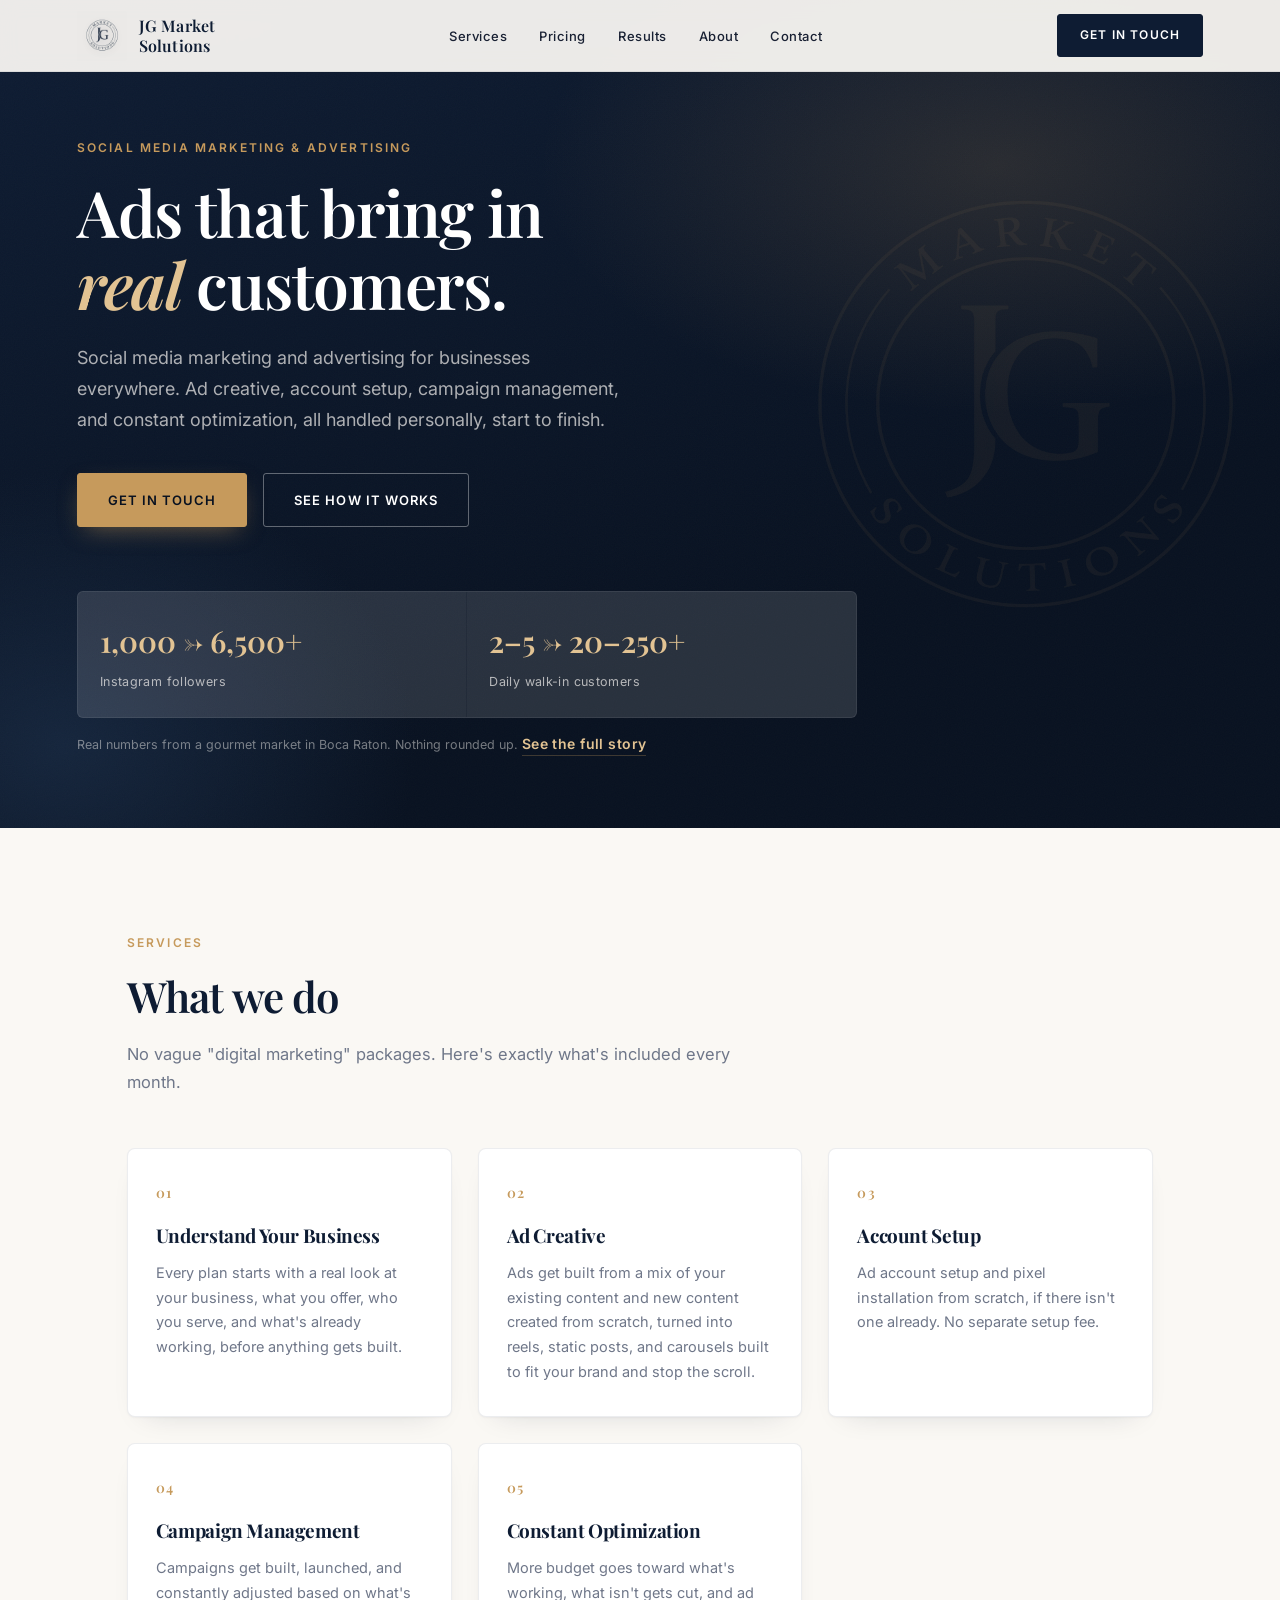
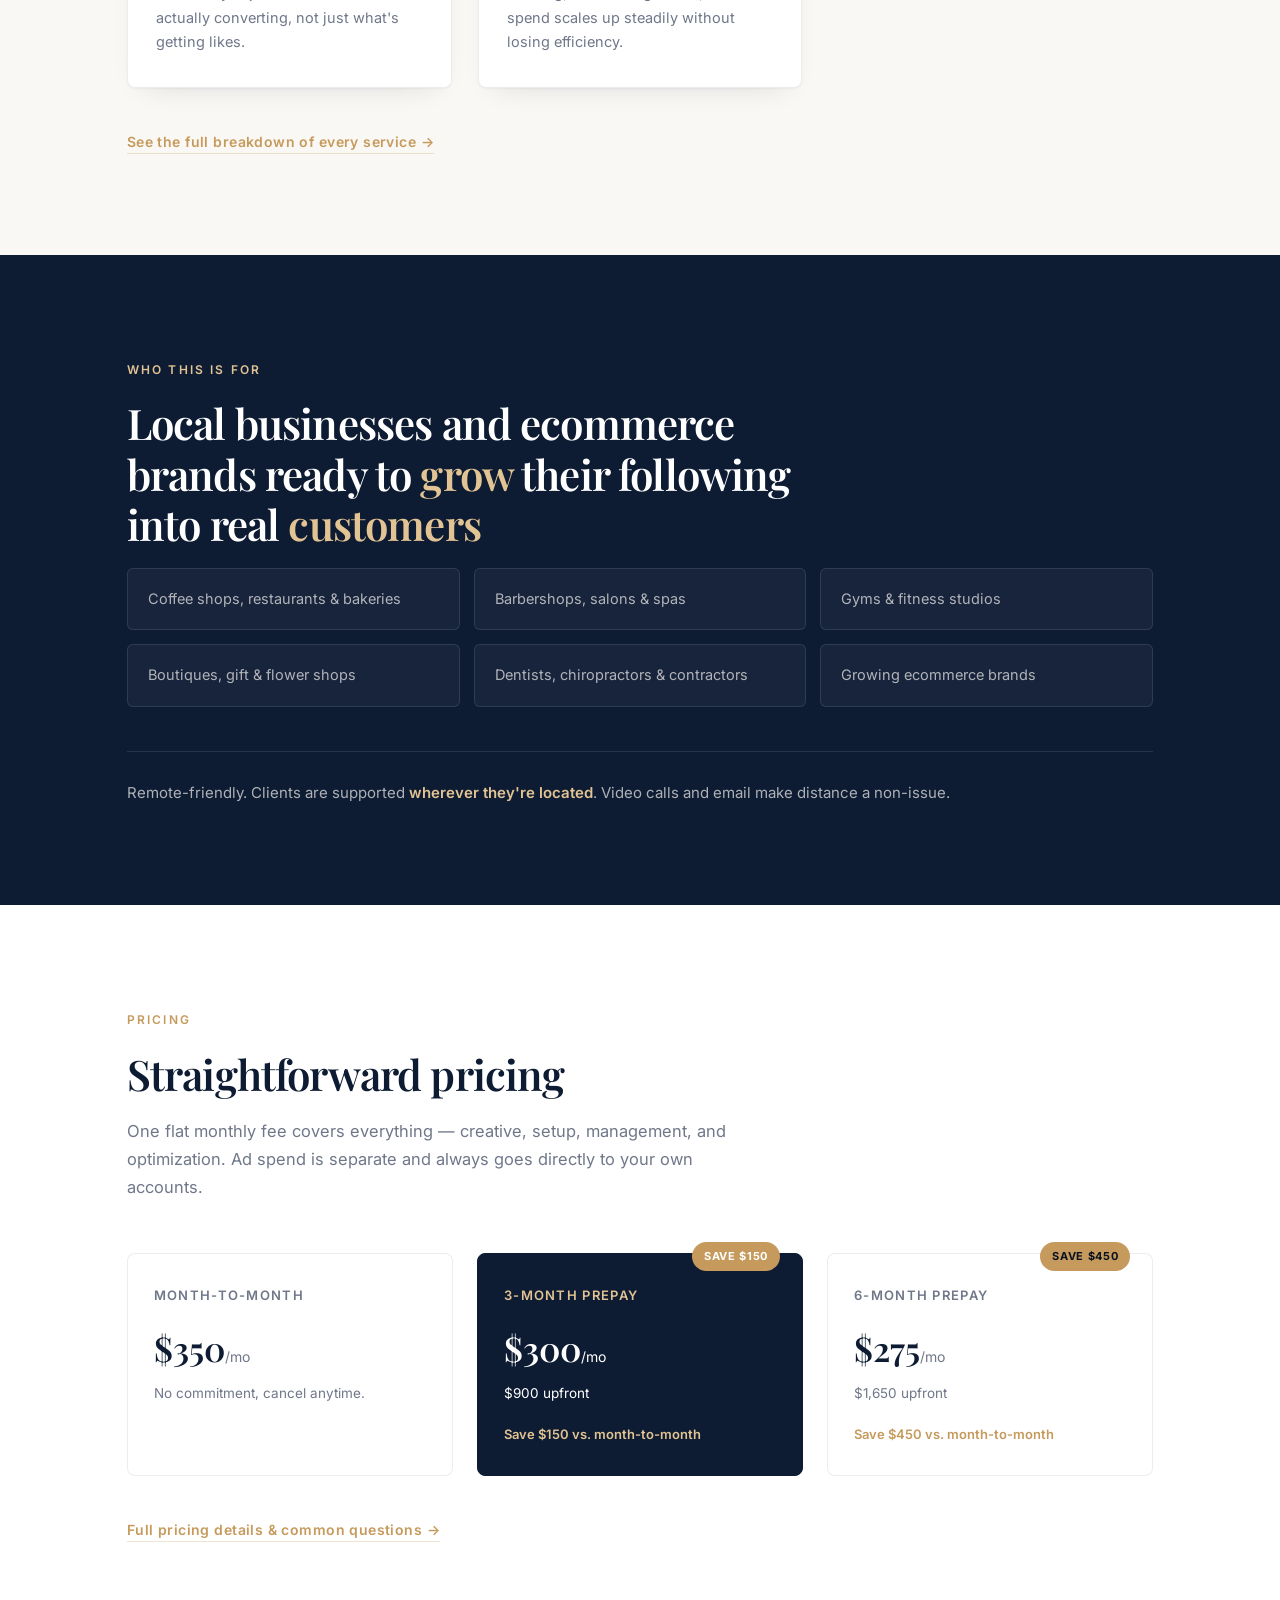
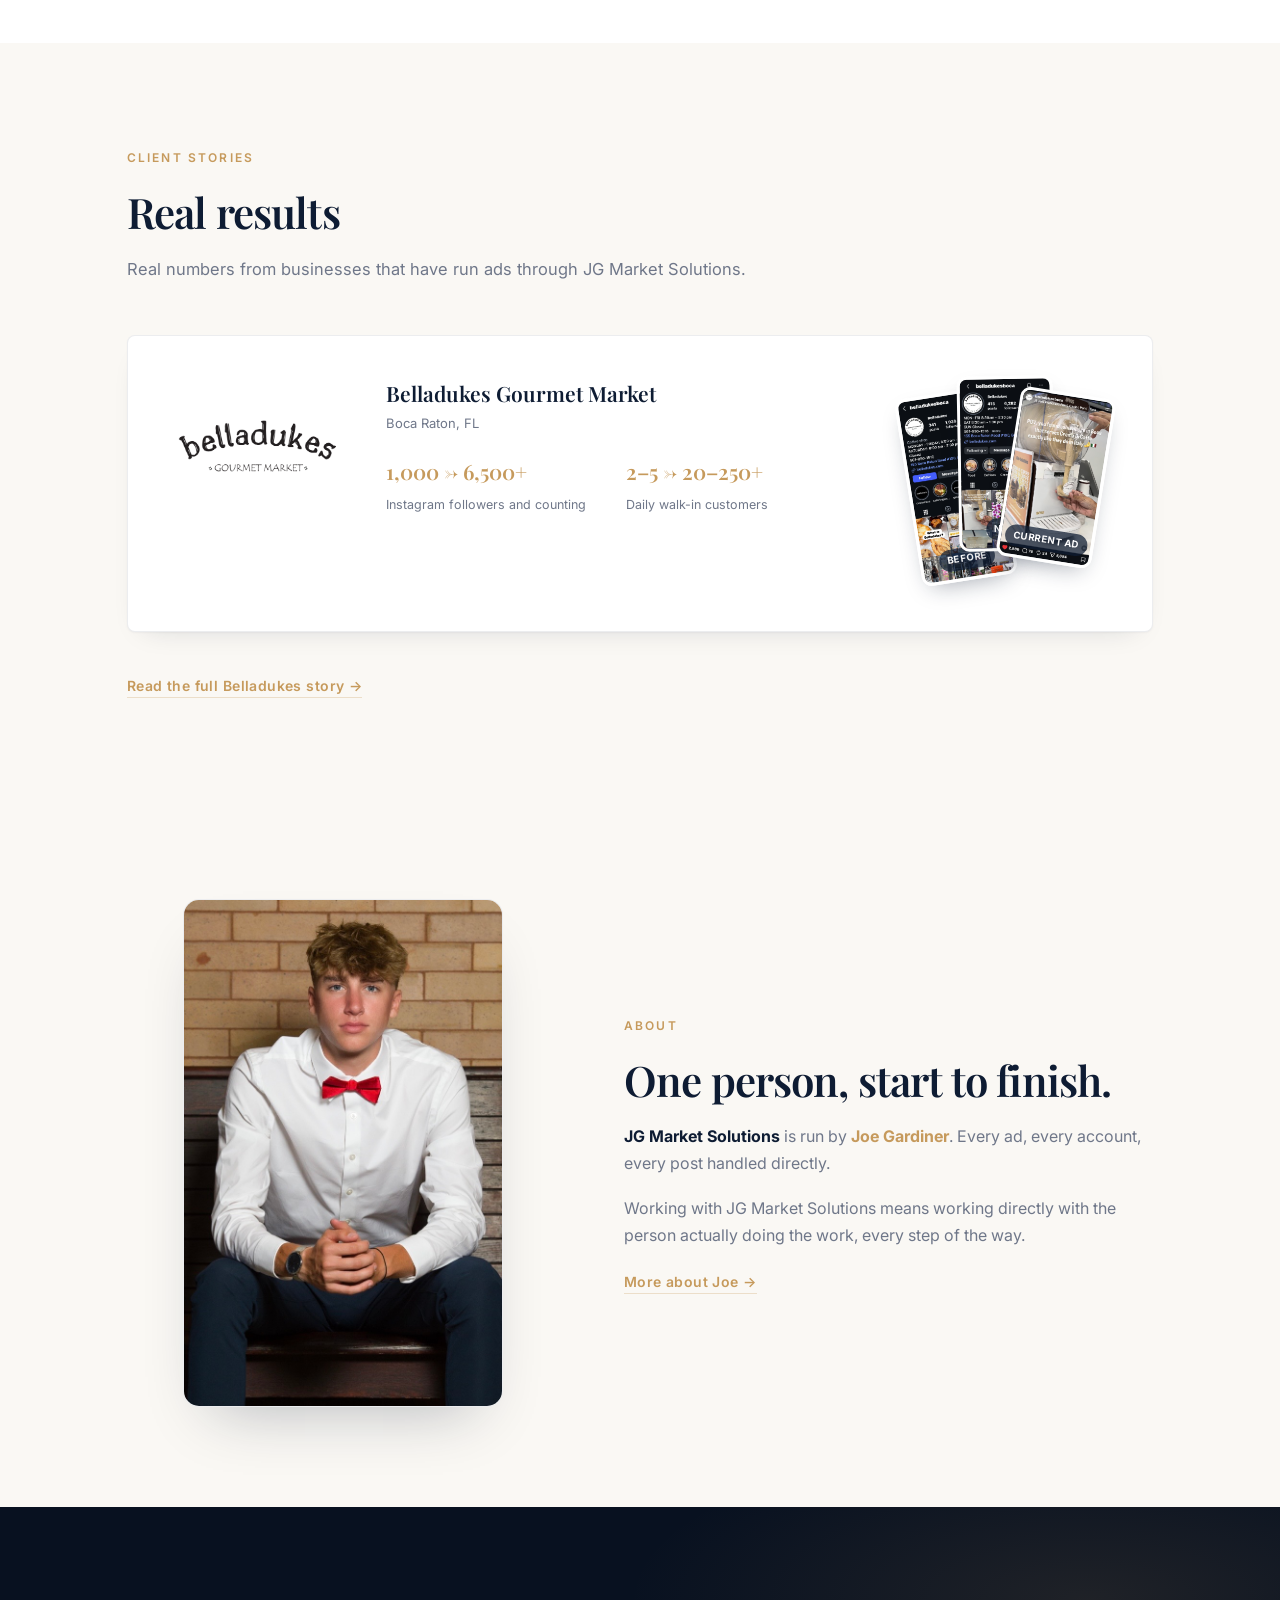
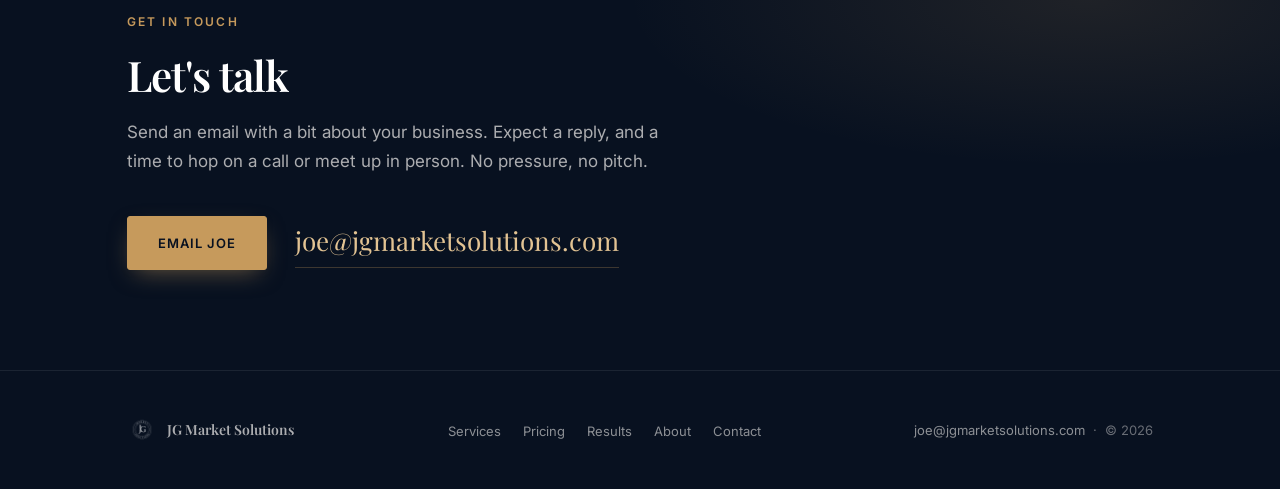
==== commit 6017e453: "full multi-page build: services/pricing/results/about/contact pages, mobile nav + responsive overhau" ====
--- a/index.html
+++ b/index.html
@@ -4,450 +4,52 @@
 <meta charset="UTF-8">
 <meta name="viewport" content="width=device-width, initial-scale=1.0">
 <title>JG Market Solutions — Social Media Marketing & Advertising for Businesses Everywhere</title>
-<meta name="description" content="Social media marketing and advertising for businesses everywhere. Ad creative, campaign management, and weekly reporting, handled personally, start to finish. $350/month flat.">
+<meta name="description" content="Social media marketing and advertising for businesses everywhere. Ad creative, campaign management, and constant optimization, handled personally, start to finish. $350/month flat.">
 <meta property="og:title" content="JG Market Solutions">
 <meta property="og:description" content="Social media marketing and advertising for businesses everywhere. Handled personally, start to finish.">
 <meta property="og:type" content="website">
 <link rel="icon" type="image/png" href="assets/logo-gold.png">
+<link rel="canonical" href="https://www.jgmarketsolutions.com/">
 <link rel="preconnect" href="https://fonts.googleapis.com">
 <link rel="preconnect" href="https://fonts.gstatic.com" crossorigin>
 <link href="https://fonts.googleapis.com/css2?family=Playfair+Display:wght@500;600;700&family=Inter:wght@400;500;600;700&display=swap" rel="stylesheet">
-<style>
-  *, *::before, *::after { box-sizing: border-box; margin: 0; padding: 0; }
-
-  :root {
-    --navy: #0e1c33;
-    --navy-deep: #081120;
-    --navy-mid: #16273f;
-    --brass: #c69a5c;
-    --brass-light: #e2c393;
-    --cream: #faf8f4;
-    --white: #ffffff;
-    --ink: #182033;
-    --muted: #6f7789;
-    --muted-light: rgba(250,248,244,0.68);
-    --border: rgba(198,154,92,0.28);
-    --border-soft: rgba(14,28,51,0.08);
-  }
-
-  html { scroll-behavior: smooth; }
-
-  body {
-    font-family: 'Inter', sans-serif;
-    background: var(--cream);
-    color: var(--ink);
-    line-height: 1.7;
-    overflow-x: hidden;
-    -webkit-font-smoothing: antialiased;
-  }
-
-  h1, h2, h3 { font-family: 'Playfair Display', serif; letter-spacing: -0.02em; color: var(--navy); }
-
-  a { color: inherit; }
-
-  img { max-width: 100%; display: block; }
-
-  .wrap { max-width: 1180px; margin: 0 auto; padding: 0 6%; }
-
-  .eyebrow {
-    display: inline-block;
-    font-size: 12px;
-    font-weight: 600;
-    letter-spacing: 0.18em;
-    text-transform: uppercase;
-    color: var(--brass);
-    margin-bottom: 18px;
-  }
-
-  .btn {
-    display: inline-flex; align-items: center; justify-content: center; gap: 8px;
-    font-family: 'Inter', sans-serif;
-    font-size: 13px; font-weight: 600; letter-spacing: 0.08em; text-transform: uppercase;
-    padding: 15px 30px;
-    border-radius: 3px;
-    text-decoration: none;
-    cursor: pointer;
-    transition: transform 0.35s cubic-bezier(0.34, 1.56, 0.64, 1), box-shadow 0.35s ease, background 0.25s ease, color 0.25s ease, border-color 0.25s ease;
-  }
-  .btn-primary {
-    background: var(--brass); color: var(--navy-deep); border: 1px solid var(--brass);
-    box-shadow: 0 8px 24px -8px rgba(198,154,92,0.55), 0 2px 6px rgba(8,17,32,0.15);
-  }
-  .btn-primary:hover { transform: translateY(-2px); box-shadow: 0 14px 30px -8px rgba(198,154,92,0.6), 0 4px 10px rgba(8,17,32,0.2); }
-  .btn-primary:focus-visible { outline: 2px solid var(--navy); outline-offset: 3px; }
-  .btn-ghost {
-    background: transparent; color: var(--white); border: 1px solid rgba(255,255,255,0.35);
-  }
-  .btn-ghost:hover { border-color: var(--brass-light); color: var(--brass-light); transform: translateY(-2px); }
-  .btn-ghost:focus-visible { outline: 2px solid var(--brass-light); outline-offset: 3px; }
-
-  /* NAV */
-  nav {
-    position: fixed; top: 0; left: 0; right: 0; z-index: 100;
-    background: rgba(250,248,244,0.92);
-    backdrop-filter: blur(10px);
-    display: flex; align-items: center; justify-content: space-between;
-    padding: 0 6%;
-    height: 76px;
-    border-bottom: 1px solid var(--border-soft);
-  }
-  .nav-logo { display: flex; align-items: center; gap: 12px; text-decoration: none; }
-  .nav-logo img { height: 58px; width: 58px; object-fit: contain; filter: drop-shadow(0 2px 5px rgba(14,28,51,0.28)); }
-  .nav-logo-text { color: var(--navy); font-family: 'Playfair Display', serif; font-size: 16px; font-weight: 600; letter-spacing: 0.01em; line-height: 1.2; }
-  .nav-links { display: flex; align-items: center; gap: 34px; list-style: none; }
-  .nav-links a { color: var(--ink); text-decoration: none; font-size: 13px; letter-spacing: 0.04em; font-weight: 500; position: relative; padding-bottom: 4px; transition: color 0.2s ease; }
-  .nav-links a::after { content: ''; position: absolute; left: 0; bottom: 0; width: 0; height: 1px; background: var(--brass); transition: width 0.3s ease; }
-  .nav-links a:hover { color: var(--navy); }
-  .nav-links a:hover::after { width: 100%; }
-  .nav-cta {
-    background: var(--navy); border: 1px solid var(--navy); color: var(--white);
-    padding: 10px 22px; font-size: 12px; letter-spacing: 0.1em; text-transform: uppercase;
-    font-family: 'Inter', sans-serif; font-weight: 600; cursor: pointer;
-    text-decoration: none; border-radius: 3px; transition: background 0.25s ease, transform 0.3s cubic-bezier(0.34,1.56,0.64,1);
-  }
-  .nav-cta:hover { background: var(--navy-mid); transform: translateY(-2px); }
-  .nav-cta:focus-visible { outline: 2px solid var(--brass); outline-offset: 2px; }
-  .nav-toggle { display: none; }
-
-  /* HERO */
-  .hero {
-    min-height: 100vh;
-    background: var(--navy-deep);
-    display: flex; align-items: center;
-    padding: 96px 6% 60px;
-    position: relative;
-    overflow: hidden;
-  }
-  .hero::before {
-    content: '';
-    position: absolute; inset: 0;
-    background:
-      radial-gradient(ellipse 60% 50% at 78% 20%, rgba(198,154,92,0.16) 0%, transparent 60%),
-      radial-gradient(ellipse 50% 60% at 5% 90%, rgba(22,39,63,0.9) 0%, transparent 55%),
-      linear-gradient(160deg, var(--navy) 0%, var(--navy-deep) 70%);
-  }
-  .hero::after {
-    content: '';
-    position: absolute; inset: 0;
-    opacity: 0.5;
-    background-image: url("data:image/svg+xml,%3Csvg xmlns='http://www.w3.org/2000/svg' width='120' height='120'%3E%3Cfilter id='n'%3E%3CfeTurbulence type='fractalNoise' baseFrequency='0.9' numOctaves='2' stitchTiles='stitch'/%3E%3C/filter%3E%3Crect width='100%25' height='100%25' filter='url(%23n)' opacity='0.05'/%3E%3C/svg%3E");
-    pointer-events: none;
-  }
-  .hero-watermark {
-    position: absolute; top: 50%; right: -6%;
-    width: min(60vw, 820px);
-    transform: translateY(-50%);
-    opacity: 0.07;
-    z-index: 0;
-    pointer-events: none;
-  }
-  .hero-inner {
-    position: relative; z-index: 1;
-    max-width: 780px;
-  }
-  .hero h1 {
-    color: var(--white);
-    font-size: clamp(38px, 5.4vw, 64px);
-    font-weight: 600;
-    line-height: 1.12;
-    margin-bottom: 24px;
-  }
-  .hero h1 em { color: var(--brass-light); font-style: italic; }
-  .hero p.lede {
-    color: var(--muted-light);
-    font-size: 18px;
-    max-width: 560px;
-    margin-bottom: 40px;
-  }
-  .hero-actions { display: flex; gap: 16px; flex-wrap: wrap; margin-bottom: 72px; }
-
-  .stat-strip {
-    position: relative; z-index: 1;
-    display: grid; grid-template-columns: repeat(2, 1fr);
-    gap: 1px;
-    background: rgba(255,255,255,0.1);
-    border: 1px solid rgba(255,255,255,0.1);
-    border-radius: 6px;
-    overflow: hidden;
-    max-width: 780px;
-  }
-  .stat-cell { background: rgba(255,255,255,0.03); padding: 24px 22px; }
-  .stat-num { font-family: 'Playfair Display', serif; color: var(--brass-light); font-size: clamp(22px, 3vw, 30px); font-weight: 600; margin-bottom: 4px; }
-  .stat-label { color: var(--muted-light); font-size: 12.5px; letter-spacing: 0.03em; }
-  .stat-caption { color: rgba(250,248,244,0.45); font-size: 12.5px; margin-top: 14px; max-width: 780px; }
-
-  /* SECTION SHARED */
-  section { padding: 110px 0; position: relative; }
-  .section-title { font-size: clamp(28px, 4vw, 42px); font-weight: 600; line-height: 1.2; margin-bottom: 18px; }
-  .section-lede { color: var(--muted); font-size: 16.5px; max-width: 620px; margin-bottom: 56px; }
-  .section-head { max-width: 700px; }
-
-  /* WHAT I DO */
-  .services-grid {
-    display: grid; grid-template-columns: repeat(3, 1fr); gap: 28px;
-  }
-  .service-card {
-    background: var(--white);
-    border: 1px solid var(--border-soft);
-    border-radius: 8px;
-    padding: 32px 28px;
-    box-shadow: 0 1px 2px rgba(14,28,51,0.04), 0 12px 28px -18px rgba(14,28,51,0.18);
-    transition: transform 0.4s cubic-bezier(0.34,1.56,0.64,1), box-shadow 0.4s ease, border-color 0.3s ease;
-  }
-  .service-card:hover {
-    transform: translateY(-5px);
-    box-shadow: 0 1px 2px rgba(14,28,51,0.06), 0 24px 40px -20px rgba(14,28,51,0.28);
-    border-color: var(--border);
-  }
-  .service-num { font-family: 'Playfair Display', serif; color: var(--brass); font-size: 14px; font-weight: 600; letter-spacing: 0.1em; margin-bottom: 14px; }
-  .service-card h3 { font-size: 19px; margin-bottom: 10px; }
-  .service-card p { color: var(--muted); font-size: 14.5px; }
-
-  /* WHO I WORK WITH */
-  .who-section { background: var(--navy); }
-  .who-section .section-title, .who-section .eyebrow { color: var(--white); }
-  .who-section .eyebrow { color: var(--brass-light); }
-  .who-grid { display: grid; grid-template-columns: repeat(3, 1fr); gap: 14px; margin-bottom: 44px; }
-  .who-chip {
-    background: rgba(255,255,255,0.04);
-    border: 1px solid rgba(255,255,255,0.1);
-    border-radius: 6px;
-    padding: 18px 20px;
-    color: var(--muted-light);
-    font-size: 14.5px;
-    transition: border-color 0.3s ease, background 0.3s ease, transform 0.35s cubic-bezier(0.34,1.56,0.64,1);
-  }
-  .who-chip:hover { border-color: var(--border); background: rgba(198,154,92,0.06); transform: translateY(-2px); }
-  .who-location { color: var(--muted-light); font-size: 15px; border-top: 1px solid rgba(255,255,255,0.1); padding-top: 28px; }
-  .who-location strong { color: var(--brass-light); font-weight: 600; }
-
-  /* PROCESS */
-  .process-list { counter-reset: step; }
-  .process-item {
-    display: grid; grid-template-columns: 90px 1fr; gap: 28px;
-    padding: 32px 0;
-    border-bottom: 1px solid var(--border-soft);
-  }
-  .process-item:first-child { padding-top: 0; }
-  .process-item:last-child { border-bottom: none; }
-  .process-step { font-family: 'Playfair Display', serif; font-size: 40px; color: var(--brass); font-weight: 600; line-height: 1; }
-  .process-item h3 { font-size: 20px; margin-bottom: 8px; }
-  .process-item p { color: var(--muted); font-size: 15px; max-width: 560px; }
-
-  /* PRICING */
-  .pricing-section { background: var(--white); }
-  .pricing-top { display: grid; grid-template-columns: 1.1fr 1fr; gap: 60px; margin-bottom: 60px; align-items: start; }
-  .pricing-top p { color: var(--muted); font-size: 15.5px; margin-bottom: 16px; }
-  .pricing-top p:last-child { margin-bottom: 0; }
-  .pricing-highlight {
-    background: var(--cream);
-    border: 1px solid var(--border-soft);
-    border-radius: 8px;
-    padding: 28px;
-  }
-  .pricing-highlight .desc { color: var(--muted); font-size: 14px; margin-top: 10px; }
-
-  .tier-grid { display: grid; grid-template-columns: repeat(3, 1fr); gap: 24px; }
-  .tier-card {
-    border: 1px solid var(--border-soft);
-    border-radius: 8px;
-    padding: 30px 26px;
-    position: relative;
-    transition: transform 0.4s cubic-bezier(0.34,1.56,0.64,1), box-shadow 0.4s ease, border-color 0.3s ease;
-  }
-  .tier-card:hover { transform: translateY(-5px); box-shadow: 0 20px 36px -20px rgba(14,28,51,0.25); }
-  .tier-card.featured { background: var(--navy); border-color: var(--navy); }
-  .tier-card.featured * { color: var(--white); }
-  .tier-tag {
-    position: absolute; top: -12px; right: 22px;
-    background: var(--brass); color: var(--navy-deep);
-    font-size: 11px; font-weight: 700; letter-spacing: 0.06em; text-transform: uppercase;
-    padding: 5px 12px; border-radius: 20px;
-  }
-  .tier-name { font-size: 13px; letter-spacing: 0.1em; text-transform: uppercase; color: var(--muted); font-weight: 600; margin-bottom: 14px; }
-  .tier-card.featured .tier-name { color: var(--brass-light); }
-  .tier-price { font-family: 'Playfair Display', serif; font-size: 34px; font-weight: 600; color: var(--navy); margin-bottom: 4px; }
-  .tier-price span { font-size: 14px; font-weight: 400; color: var(--muted); font-family: 'Inter', sans-serif; }
-  .tier-sub { font-size: 13.5px; color: var(--muted); margin-bottom: 18px; }
-  .tier-save { font-size: 13px; color: var(--brass); font-weight: 600; }
-  .tier-card.featured .tier-save { color: var(--brass-light); }
-  .pricing-footnote { color: var(--muted); font-size: 13px; margin-top: 32px; }
-
-  /* RESULTS */
-  .story-card {
-    display: flex; align-items: flex-start; gap: 48px;
-    background: var(--white);
-    border: 1px solid var(--border-soft);
-    border-radius: 8px;
-    padding: 40px 44px;
-    box-shadow: 0 1px 2px rgba(14,28,51,0.04), 0 12px 28px -18px rgba(14,28,51,0.18);
-    flex-wrap: wrap;
-  }
-  .story-info { display: flex; align-items: center; gap: 48px; flex: 1 1 420px; flex-wrap: wrap; }
-  .story-logo { flex: 0 0 auto; }
-  .story-logo img { width: 180px; transition: opacity 0.25s ease; }
-  .story-logo a:hover img { opacity: 0.72; }
-  .story-body { flex: 1 1 240px; }
-  .story-name { font-family: 'Playfair Display', serif; font-size: 21px; font-weight: 600; color: var(--navy); }
-  .story-location { color: var(--muted); font-size: 13px; margin-bottom: 20px; }
-  .story-stats { display: flex; gap: 44px; flex-wrap: wrap; }
-  .story-stat-num { display: block; font-family: 'Playfair Display', serif; color: var(--brass); font-size: 21px; font-weight: 600; }
-  .story-stat-label { color: var(--muted); font-size: 12.5px; }
-  .story-note { color: var(--muted); font-size: 13.5px; margin-top: 28px; font-style: italic; }
-
-  .story-gallery { position: relative; flex: 0 0 auto; width: 190px; height: 210px; margin-left: auto; }
-  .story-gallery figure {
-    position: absolute; top: 6px; width: 96px;
-    border-radius: 10px; overflow: hidden;
-    border: 3px solid var(--white);
-    box-shadow: 0 10px 24px -10px rgba(14,28,51,0.4);
-    transition: transform 0.3s ease, box-shadow 0.3s ease;
-  }
-  .story-gallery figure:hover { z-index: 9 !important; box-shadow: 0 16px 30px -10px rgba(14,28,51,0.5); }
-  .story-gallery figure:nth-child(1) { left: 0; top: 16px; transform: rotate(-9deg); z-index: 1; }
-  .story-gallery figure:nth-child(2) { left: 46px; top: 0; transform: rotate(-1deg); z-index: 2; }
-  .story-gallery figure:nth-child(3) { left: 92px; top: 16px; transform: rotate(9deg); z-index: 3; }
-  .story-gallery figure:hover { transform: translateY(-6px) rotate(0deg); }
-  .story-gallery img { width: 100%; display: block; cursor: zoom-in; }
-
-  /* LIGHTBOX */
-  .lightbox {
-    position: fixed; inset: 0; z-index: 1000;
-    background: rgba(8,17,32,0.88);
-    display: flex; align-items: center; justify-content: center;
-    padding: 40px;
-    opacity: 0; visibility: hidden;
-    transition: opacity 0.25s ease;
-  }
-  .lightbox.open { opacity: 1; visibility: visible; }
-  .lightbox img {
-    max-width: min(90vw, 480px); max-height: 88vh;
-    border-radius: 12px;
-    box-shadow: 0 30px 70px -20px rgba(0,0,0,0.6);
-    transform: scale(0.95); transition: transform 0.25s ease;
-  }
-  .lightbox.open img { transform: scale(1); }
-  .lightbox-close {
-    position: absolute; top: 24px; right: 28px;
-    width: 42px; height: 42px; border-radius: 50%;
-    background: rgba(255,255,255,0.1); border: 1px solid rgba(255,255,255,0.25);
-    color: var(--white); font-size: 20px; line-height: 1;
-    display: flex; align-items: center; justify-content: center;
-    cursor: pointer; transition: background 0.2s ease;
-  }
-  .lightbox-close:hover { background: rgba(255,255,255,0.2); }
-  .story-gallery .tag {
-    position: absolute; bottom: 8px; left: 50%; transform: translateX(-50%);
-    font-size: 9.5px; letter-spacing: 0.06em; text-transform: uppercase; font-weight: 700;
-    color: var(--white); background: rgba(14,28,51,0.72);
-    padding: 3px 8px; border-radius: 20px; white-space: nowrap;
-  }
-
-  /* ABOUT */
-  .about-grid { display: grid; grid-template-columns: 0.9fr 1.1fr; gap: 64px; align-items: center; }
-  .about-badge {
-    width: 100%; max-width: 320px;
-    background: var(--white);
-    border: 1px solid var(--border-soft);
-    border-radius: 16px;
-    overflow: hidden;
-    box-shadow: 0 30px 60px -30px rgba(14,28,51,0.3);
-    margin: 0 auto;
-  }
-  .about-badge img { width: 100%; height: auto; display: block; }
-  .about-content p { color: var(--muted); font-size: 16px; margin-bottom: 18px; }
-  .about-content p:last-child { margin-bottom: 0; }
-  .about-content strong { color: var(--navy); }
-
-  /* CONTACT */
-  .contact-section { background: var(--navy-deep); position: relative; overflow: hidden; }
-  .contact-section::before {
-    content: '';
-    position: absolute; inset: 0;
-    background: radial-gradient(ellipse 60% 60% at 85% 20%, rgba(198,154,92,0.12) 0%, transparent 60%);
-  }
-  .contact-inner { position: relative; z-index: 1; max-width: 640px; }
-  .contact-section .section-title { color: var(--white); }
-  .contact-section p.lede { color: var(--muted-light); font-size: 17px; margin-bottom: 40px; max-width: 540px; }
-  .contact-email {
-    font-family: 'Playfair Display', serif;
-    font-size: clamp(20px, 2.6vw, 26px);
-    color: var(--brass-light);
-    text-decoration: none;
-    border-bottom: 1px solid var(--border);
-    padding-bottom: 4px;
-    transition: color 0.25s ease, border-color 0.25s ease;
-  }
-  .contact-email:hover { color: var(--white); border-color: var(--brass-light); }
-  .contact-actions { display: flex; align-items: center; gap: 28px; flex-wrap: wrap; margin-top: 36px; }
-
-  /* FOOTER */
-  footer {
-    background: var(--navy-deep);
-    border-top: 1px solid rgba(255,255,255,0.08);
-    padding: 40px 0;
-  }
-  .footer-inner { display: flex; align-items: center; justify-content: space-between; flex-wrap: wrap; gap: 16px; }
-  .footer-logo { display: flex; align-items: center; gap: 10px; }
-  .footer-logo img { height: 30px; width: 30px; opacity: 0.85; }
-  .footer-logo span { color: var(--muted-light); font-family: 'Playfair Display', serif; font-size: 14px; font-weight: 600; }
-  .footer-meta { color: rgba(250,248,244,0.4); font-size: 13px; }
-  .footer-meta a { color: rgba(250,248,244,0.55); text-decoration: none; }
-  .footer-meta a:hover { color: var(--brass-light); }
-
-  /* SCROLL REVEAL */
-  .fade-up { opacity: 0; transform: translateY(24px); transition: opacity 0.7s ease, transform 0.7s cubic-bezier(0.16,1,0.3,1); }
-  .fade-up.visible { opacity: 1; transform: translateY(0); }
-
-  @media (max-width: 880px) {
-    .nav-links, .nav-cta { display: none; }
-    .hero { padding-top: 110px; }
-    .stat-strip { grid-template-columns: 1fr; }
-    .services-grid { grid-template-columns: 1fr; }
-    .who-grid { grid-template-columns: 1fr 1fr; }
-    .pricing-top { grid-template-columns: 1fr; gap: 32px; }
-    .tier-grid { grid-template-columns: 1fr; }
-    .about-grid { grid-template-columns: 1fr; gap: 36px; text-align: center; }
-    .story-card { flex-direction: column; text-align: center; }
-    .story-info { justify-content: center; }
-    .story-stats { justify-content: center; }
-    .story-gallery { margin: 20px auto 0; }
-    .process-item { grid-template-columns: 56px 1fr; }
-    .process-step { font-size: 28px; }
-    section { padding: 76px 0; }
-    .footer-inner { flex-direction: column; text-align: center; }
-  }
-  @media (max-width: 560px) {
-    .who-grid { grid-template-columns: 1fr; }
-  }
-</style>
+<link rel="stylesheet" href="assets/styles.css">
 </head>
 <body>
 
-<nav>
-  <a href="#home" class="nav-logo">
+<nav class="site-nav">
+  <a href="/" class="nav-logo">
     <img src="assets/logo-navy.png" alt="JG Market Solutions logo">
     <span class="nav-logo-text">JG Market<br>Solutions</span>
   </a>
   <ul class="nav-links">
-    <li><a href="#what-i-do">Services</a></li>
-    <li><a href="#process">Process</a></li>
-    <li><a href="#pricing">Pricing</a></li>
-    <li><a href="#results">Client Stories</a></li>
-    <li><a href="#about">About</a></li>
+    <li><a href="services.html">Services</a></li>
+    <li><a href="pricing.html">Pricing</a></li>
+    <li><a href="results.html">Results</a></li>
+    <li><a href="about.html">About</a></li>
+    <li><a href="contact.html">Contact</a></li>
   </ul>
-  <a href="#contact" class="nav-cta">Get In Touch</a>
+  <a href="contact.html" class="nav-cta">Get In Touch</a>
+  <button class="nav-toggle" aria-label="Menu" aria-expanded="false"><span></span><span></span><span></span></button>
 </nav>
+<div class="mobile-menu">
+  <a href="services.html">Services</a>
+  <a href="pricing.html">Pricing</a>
+  <a href="results.html">Results</a>
+  <a href="about.html">About</a>
+  <a href="contact.html">Contact</a>
+  <a href="contact.html" class="btn btn-primary menu-cta">Get In Touch</a>
+</div>
 
 <section class="hero" id="home">
   <img src="assets/logo-gold.png" alt="" class="hero-watermark">
   <div class="hero-inner">
-    <span class="eyebrow">Social Media Marketing & Advertising</span>
+    <span class="eyebrow">Social Media Marketing &amp; Advertising</span>
     <h1>Ads that bring in<br><em>real</em> customers.</h1>
     <p class="lede">Social media marketing and advertising for businesses everywhere. Ad creative, account setup, campaign management, and constant optimization, all handled personally, start to finish.</p>
     <div class="hero-actions">
-      <a href="#contact" class="btn btn-primary">Get In Touch</a>
-      <a href="#process" class="btn btn-ghost">See How It Works</a>
+      <a href="contact.html" class="btn btn-primary">Get In Touch</a>
+      <a href="services.html" class="btn btn-ghost">See How It Works</a>
     </div>
   </div>
   <div class="stat-strip fade-up">
@@ -460,7 +62,7 @@
       <div class="stat-label">Daily walk-in customers</div>
     </div>
   </div>
-  <p class="stat-caption">Real numbers from a coffee shop in Boca Raton. Nothing rounded up.</p>
+  <p class="stat-caption">Real numbers from a gourmet market in Boca Raton. Nothing rounded up. <a class="text-link" style="color:var(--brass-light);" href="results.html">See the full story</a></p>
 </section>
 
 <section id="what-i-do">
@@ -479,7 +81,7 @@
       <div class="service-card fade-up">
         <div class="service-num">02</div>
         <h3>Ad Creative</h3>
-        <p>Ads get built from a mix of your existing content and new content created from scratch, turned into reels, static posts, and carousel posts built to fit your brand and stop the scroll.</p>
+        <p>Ads get built from a mix of your existing content and new content created from scratch, turned into reels, static posts, and carousels built to fit your brand and stop the scroll.</p>
       </div>
       <div class="service-card fade-up">
         <div class="service-num">03</div>
@@ -497,10 +99,13 @@
         <p>More budget goes toward what's working, what isn't gets cut, and ad spend scales up steadily without losing efficiency.</p>
       </div>
     </div>
-  </div>
-</section>
-
-<section class="who-section" id="who">
+    <div class="section-more fade-up">
+      <a href="services.html" class="text-link">See the full breakdown of every service →</a>
+    </div>
+  </div>
+</section>
+
+<section class="who-section on-dark" id="who">
   <div class="wrap">
     <div class="section-head fade-up">
       <span class="eyebrow">Who This Is For</span>
@@ -518,60 +123,12 @@
   </div>
 </section>
 
-<section id="process">
-  <div class="wrap">
-    <div class="section-head fade-up">
-      <span class="eyebrow">Process</span>
-      <h2 class="section-title">How it works</h2>
-    </div>
-    <div class="process-list">
-      <div class="process-item fade-up">
-        <div class="process-step">01</div>
-        <div>
-          <h3>The conversation</h3>
-          <p>A real conversation about your business, not a sales pitch. Understanding what your business does comes before any advertising strategy.</p>
-        </div>
-      </div>
-      <div class="process-item fade-up">
-        <div class="process-step">02</div>
-        <div>
-          <h3>Campaign Setup</h3>
-          <p>Accounts get linked, ad creative gets selected, budget gets set, and the campaign goes live, all built with clean structure and tracking from day one so every dollar spent can be measured.</p>
-        </div>
-      </div>
-      <div class="process-item fade-up">
-        <div class="process-step">03</div>
-        <div>
-          <h3>Creative Testing</h3>
-          <p>Campaigns start with a wider variety of ads, then get filtered down to whatever's actually performing, so decisions about what to scale are based on real data, not guesses.</p>
-        </div>
-      </div>
-      <div class="process-item fade-up">
-        <div class="process-step">04</div>
-        <div>
-          <h3>Optimization</h3>
-          <p>Budget gets tracked closely, and results get reported back so the best-performing ads get more of the spend.</p>
-        </div>
-      </div>
-    </div>
-  </div>
-</section>
-
 <section class="pricing-section" id="pricing">
   <div class="wrap">
     <div class="section-head fade-up">
       <span class="eyebrow">Pricing</span>
       <h2 class="section-title">Straightforward pricing</h2>
-    </div>
-    <div class="pricing-top fade-up">
-      <div>
-        <p>$350 a month, flat.</p>
-        <p>For ecommerce and other businesses where sales can be tracked directly through the pixel, a percentage of sales is sometimes an option instead, once the ads are proven to be worth more than the flat fee.</p>
-      </div>
-      <div class="pricing-highlight">
-        <div class="tier-name">Ad Spend</div>
-        <div class="desc">Billed separately from the management fee, directly to your own ad accounts. Exact numbers vary by goals and platform, and get discussed up front before anything launches.</div>
-      </div>
+      <p class="section-lede">One flat monthly fee covers everything — creative, setup, management, and optimization. Ad spend is separate and always goes directly to your own accounts.</p>
     </div>
     <div class="tier-grid">
       <div class="tier-card fade-up">
@@ -594,7 +151,9 @@
         <div class="tier-save">Save $450 vs. month-to-month</div>
       </div>
     </div>
-    <p class="pricing-footnote fade-up">Multi-month rates apply to the management fee only. Ad spend is always paid separately, directly to your own ad accounts.</p>
+    <div class="section-more fade-up">
+      <a href="pricing.html" class="text-link">Full pricing details &amp; common questions →</a>
+    </div>
   </div>
 </section>
 
@@ -642,7 +201,9 @@
         </figure>
       </div>
     </div>
-    <p class="story-note fade-up">More client stories get added here as new results come in.</p>
+    <div class="section-more fade-up">
+      <a href="results.html" class="text-link">Read the full Belladukes story →</a>
+    </div>
   </div>
 </section>
 
@@ -657,12 +218,13 @@
         <h2 class="section-title">One person, start to finish.</h2>
         <p><strong>JG Market Solutions</strong> is run by <strong style="color:var(--brass);">Joe Gardiner</strong>. Every ad, every account, every post handled directly.</p>
         <p>Working with JG Market Solutions means working directly with the person actually doing the work, every step of the way.</p>
-      </div>
-    </div>
-  </div>
-</section>
-
-<section class="contact-section" id="contact">
+        <p><a href="about.html" class="text-link">More about Joe →</a></p>
+      </div>
+    </div>
+  </div>
+</section>
+
+<section class="contact-section on-dark" id="contact">
   <div class="wrap">
     <div class="contact-inner">
       <span class="eyebrow">Get In Touch</span>
@@ -682,7 +244,14 @@
       <img src="assets/logo-white.png" alt="JG Market Solutions">
       <span>JG Market Solutions</span>
     </div>
-    <div class="footer-meta"><a href="mailto:joe@jgmarketsolutions.com">joe@jgmarketsolutions.com</a> &nbsp;·&nbsp; © 2026</div>
+    <ul class="footer-links">
+      <li><a href="services.html">Services</a></li>
+      <li><a href="pricing.html">Pricing</a></li>
+      <li><a href="results.html">Results</a></li>
+      <li><a href="about.html">About</a></li>
+      <li><a href="contact.html">Contact</a></li>
+    </ul>
+    <div class="footer-meta"><a href="mailto:joe@jgmarketsolutions.com">joe@jgmarketsolutions.com</a> &nbsp;·&nbsp; © <span class="js-year">2026</span></div>
   </div>
 </footer>
 
@@ -691,34 +260,6 @@
   <img id="lightbox-img" src="" alt="">
 </div>
 
-<script>
-  const observer = new IntersectionObserver((entries) => {
-    entries.forEach(entry => {
-      if (entry.isIntersecting) {
-        entry.target.classList.add('visible');
-        observer.unobserve(entry.target);
-      }
-    });
-  }, { threshold: 0.15 });
-  document.querySelectorAll('.fade-up').forEach(el => observer.observe(el));
-
-  const lightbox = document.getElementById('lightbox');
-  const lightboxImg = document.getElementById('lightbox-img');
-  function openLightbox(src, alt) {
-    lightboxImg.src = src;
-    lightboxImg.alt = alt || '';
-    lightbox.classList.add('open');
-  }
-  function closeLightbox() {
-    lightbox.classList.remove('open');
-  }
-  document.querySelectorAll('.story-gallery img').forEach(img => {
-    img.addEventListener('click', () => openLightbox(img.src, img.alt));
-  });
-  document.getElementById('lightbox-close').addEventListener('click', closeLightbox);
-  lightbox.addEventListener('click', (e) => { if (e.target === lightbox) closeLightbox(); });
-  document.addEventListener('keydown', (e) => { if (e.key === 'Escape') closeLightbox(); });
-</script>
-
+<script src="assets/main.js"></script>
 </body>
 </html>
--- a/assets/styles.css
+++ b/assets/styles.css
@@ -0,0 +1,532 @@
+/* JG Market Solutions — shared stylesheet (multi-page build, 2026-09-01).
+   Design language preserved from the original one-pager: navy + brass,
+   Playfair Display headings, Inter body. Mobile rebuilt: hamburger nav,
+   column hero, tamed watermark, fluid galleries. */
+
+*, *::before, *::after { box-sizing: border-box; margin: 0; padding: 0; }
+
+:root {
+  --navy: #0e1c33;
+  --navy-deep: #081120;
+  --navy-mid: #16273f;
+  --brass: #c69a5c;
+  --brass-light: #e2c393;
+  --cream: #faf8f4;
+  --white: #ffffff;
+  --ink: #182033;
+  --muted: #6f7789;
+  --muted-light: rgba(250,248,244,0.68);
+  --border: rgba(198,154,92,0.28);
+  --border-soft: rgba(14,28,51,0.08);
+}
+
+html { scroll-behavior: smooth; }
+
+body {
+  font-family: 'Inter', sans-serif;
+  background: var(--cream);
+  color: var(--ink);
+  line-height: 1.7;
+  overflow-x: hidden;
+  -webkit-font-smoothing: antialiased;
+}
+
+h1, h2, h3 { font-family: 'Playfair Display', serif; letter-spacing: -0.02em; color: var(--navy); }
+a { color: inherit; }
+img { max-width: 100%; display: block; }
+
+.wrap { max-width: 1180px; margin: 0 auto; padding: 0 6%; }
+
+.eyebrow {
+  display: inline-block;
+  font-size: 12px; font-weight: 600;
+  letter-spacing: 0.18em; text-transform: uppercase;
+  color: var(--brass);
+  margin-bottom: 18px;
+}
+
+.btn {
+  display: inline-flex; align-items: center; justify-content: center; gap: 8px;
+  font-family: 'Inter', sans-serif;
+  font-size: 13px; font-weight: 600; letter-spacing: 0.08em; text-transform: uppercase;
+  padding: 15px 30px;
+  border-radius: 3px;
+  text-decoration: none;
+  cursor: pointer;
+  transition: transform 0.35s cubic-bezier(0.34, 1.56, 0.64, 1), box-shadow 0.35s ease, background 0.25s ease, color 0.25s ease, border-color 0.25s ease;
+}
+.btn-primary {
+  background: var(--brass); color: var(--navy-deep); border: 1px solid var(--brass);
+  box-shadow: 0 8px 24px -8px rgba(198,154,92,0.55), 0 2px 6px rgba(8,17,32,0.15);
+}
+.btn-primary:hover { transform: translateY(-2px); box-shadow: 0 14px 30px -8px rgba(198,154,92,0.6), 0 4px 10px rgba(8,17,32,0.2); }
+.btn-primary:focus-visible { outline: 2px solid var(--navy); outline-offset: 3px; }
+.btn-ghost { background: transparent; color: var(--white); border: 1px solid rgba(255,255,255,0.35); }
+.btn-ghost:hover { border-color: var(--brass-light); color: var(--brass-light); transform: translateY(-2px); }
+.btn-ghost:focus-visible { outline: 2px solid var(--brass-light); outline-offset: 3px; }
+.btn-navy { background: var(--navy); color: var(--white); border: 1px solid var(--navy); }
+.btn-navy:hover { background: var(--navy-mid); transform: translateY(-2px); }
+
+/* ── NAV ─────────────────────────────────────────────────────────────────── */
+nav.site-nav {
+  position: fixed; top: 0; left: 0; right: 0; z-index: 100;
+  background: rgba(250,248,244,0.94);
+  backdrop-filter: blur(10px);
+  display: flex; align-items: center; justify-content: space-between;
+  padding: 0 6%;
+  height: 72px;
+  border-bottom: 1px solid var(--border-soft);
+}
+.nav-logo { display: flex; align-items: center; gap: 12px; text-decoration: none; }
+.nav-logo img { height: 50px; width: 50px; object-fit: contain; filter: drop-shadow(0 2px 5px rgba(14,28,51,0.28)); }
+.nav-logo-text { color: var(--navy); font-family: 'Playfair Display', serif; font-size: 16px; font-weight: 600; letter-spacing: 0.01em; line-height: 1.2; }
+.nav-links { display: flex; align-items: center; gap: 32px; list-style: none; }
+.nav-links a { color: var(--ink); text-decoration: none; font-size: 13px; letter-spacing: 0.04em; font-weight: 500; position: relative; padding-bottom: 4px; transition: color 0.2s ease; }
+.nav-links a::after { content: ''; position: absolute; left: 0; bottom: 0; width: 0; height: 1px; background: var(--brass); transition: width 0.3s ease; }
+.nav-links a:hover { color: var(--navy); }
+.nav-links a:hover::after, .nav-links a.active::after { width: 100%; }
+.nav-links a.active { color: var(--navy); }
+.nav-cta {
+  background: var(--navy); border: 1px solid var(--navy); color: var(--white);
+  padding: 10px 22px; font-size: 12px; letter-spacing: 0.1em; text-transform: uppercase;
+  font-family: 'Inter', sans-serif; font-weight: 600; cursor: pointer;
+  text-decoration: none; border-radius: 3px; transition: background 0.25s ease, transform 0.3s cubic-bezier(0.34,1.56,0.64,1);
+}
+.nav-cta:hover { background: var(--navy-mid); transform: translateY(-2px); }
+.nav-cta:focus-visible { outline: 2px solid var(--brass); outline-offset: 2px; }
+
+/* hamburger — visible only on mobile */
+.nav-toggle {
+  display: none;
+  width: 44px; height: 44px;
+  background: none; border: none; cursor: pointer;
+  flex-direction: column; align-items: center; justify-content: center; gap: 5px;
+}
+.nav-toggle span { display: block; width: 22px; height: 2px; background: var(--navy); border-radius: 2px; transition: transform 0.3s ease, opacity 0.2s ease; }
+.nav-toggle[aria-expanded="true"] span:nth-child(1) { transform: translateY(7px) rotate(45deg); }
+.nav-toggle[aria-expanded="true"] span:nth-child(2) { opacity: 0; }
+.nav-toggle[aria-expanded="true"] span:nth-child(3) { transform: translateY(-7px) rotate(-45deg); }
+
+.mobile-menu {
+  position: fixed; top: 72px; left: 0; right: 0; z-index: 99;
+  background: rgba(250,248,244,0.98);
+  backdrop-filter: blur(12px);
+  border-bottom: 1px solid var(--border-soft);
+  box-shadow: 0 24px 40px -20px rgba(14,28,51,0.25);
+  padding: 10px 6% 26px;
+  display: none;
+}
+.mobile-menu.open { display: block; }
+.mobile-menu a {
+  display: block;
+  padding: 15px 4px;
+  text-decoration: none;
+  color: var(--ink);
+  font-size: 16px; font-weight: 500;
+  border-bottom: 1px solid var(--border-soft);
+}
+.mobile-menu a.active { color: var(--brass); }
+.mobile-menu .menu-cta {
+  margin-top: 18px;
+  display: inline-flex;
+  border-bottom: none;
+}
+
+/* ── HERO (home) ─────────────────────────────────────────────────────────── */
+.hero {
+  min-height: 92vh;
+  background: var(--navy-deep);
+  display: flex; flex-direction: column; justify-content: center;
+  padding: 130px 6% 70px;
+  position: relative;
+  overflow: hidden;
+}
+.hero::before {
+  content: '';
+  position: absolute; inset: 0;
+  background:
+    radial-gradient(ellipse 60% 50% at 78% 20%, rgba(198,154,92,0.16) 0%, transparent 60%),
+    radial-gradient(ellipse 50% 60% at 5% 90%, rgba(22,39,63,0.9) 0%, transparent 55%),
+    linear-gradient(160deg, var(--navy) 0%, var(--navy-deep) 70%);
+}
+.hero::after {
+  content: '';
+  position: absolute; inset: 0;
+  opacity: 0.5;
+  background-image: url("data:image/svg+xml,%3Csvg xmlns='http://www.w3.org/2000/svg' width='120' height='120'%3E%3Cfilter id='n'%3E%3CfeTurbulence type='fractalNoise' baseFrequency='0.9' numOctaves='2' stitchTiles='stitch'/%3E%3C/filter%3E%3Crect width='100%25' height='100%25' filter='url(%23n)' opacity='0.05'/%3E%3C/svg%3E");
+  pointer-events: none;
+}
+.hero-watermark {
+  position: absolute; top: 50%; right: -6%;
+  width: min(52vw, 760px);
+  transform: translateY(-50%);
+  opacity: 0.07;
+  z-index: 0;
+  pointer-events: none;
+}
+.hero-inner { position: relative; z-index: 1; max-width: 780px; }
+.hero h1 {
+  color: var(--white);
+  font-size: clamp(36px, 5.4vw, 64px);
+  font-weight: 600;
+  line-height: 1.12;
+  margin-bottom: 24px;
+}
+.hero h1 em { color: var(--brass-light); font-style: italic; }
+.hero p.lede { color: var(--muted-light); font-size: 18px; max-width: 560px; margin-bottom: 38px; }
+.hero-actions { display: flex; gap: 16px; flex-wrap: wrap; margin-bottom: 64px; }
+
+.stat-strip {
+  position: relative; z-index: 1;
+  display: grid; grid-template-columns: repeat(2, 1fr);
+  gap: 1px;
+  background: rgba(255,255,255,0.1);
+  border: 1px solid rgba(255,255,255,0.1);
+  border-radius: 6px;
+  overflow: hidden;
+  max-width: 780px;
+}
+.stat-cell { background: rgba(255,255,255,0.03); padding: 24px 22px; }
+.stat-num { font-family: 'Playfair Display', serif; color: var(--brass-light); font-size: clamp(20px, 3vw, 30px); font-weight: 600; margin-bottom: 4px; }
+.stat-label { color: var(--muted-light); font-size: 12.5px; letter-spacing: 0.03em; }
+.stat-caption { position: relative; z-index: 1; color: rgba(250,248,244,0.45); font-size: 12.5px; margin-top: 14px; max-width: 780px; }
+
+/* ── PAGE HERO (subpages) ────────────────────────────────────────────────── */
+.page-hero {
+  background: var(--navy-deep);
+  padding: 150px 6% 70px;
+  position: relative;
+  overflow: hidden;
+}
+.page-hero::before {
+  content: '';
+  position: absolute; inset: 0;
+  background:
+    radial-gradient(ellipse 60% 60% at 85% 10%, rgba(198,154,92,0.14) 0%, transparent 60%),
+    linear-gradient(160deg, var(--navy) 0%, var(--navy-deep) 70%);
+}
+.page-hero .wrap { position: relative; z-index: 1; }
+.page-hero h1 { color: var(--white); font-size: clamp(32px, 4.6vw, 52px); font-weight: 600; line-height: 1.15; margin-bottom: 16px; }
+.page-hero p { color: var(--muted-light); font-size: 17px; max-width: 620px; }
+
+/* ── SECTIONS ────────────────────────────────────────────────────────────── */
+section { padding: 100px 0; position: relative; }
+.section-title { font-size: clamp(27px, 4vw, 42px); font-weight: 600; line-height: 1.2; margin-bottom: 18px; }
+.section-lede { color: var(--muted); font-size: 16.5px; max-width: 620px; margin-bottom: 52px; }
+.section-head { max-width: 700px; }
+.section-more { margin-top: 40px; }
+.text-link {
+  color: var(--brass); font-weight: 600; font-size: 14px;
+  text-decoration: none; letter-spacing: 0.03em;
+  border-bottom: 1px solid var(--border);
+  padding-bottom: 3px;
+  transition: color 0.2s ease, border-color 0.2s ease;
+}
+.text-link:hover { color: var(--navy); border-color: var(--navy); }
+.on-dark .text-link { color: var(--brass-light); }
+.on-dark .text-link:hover { color: var(--white); border-color: var(--white); }
+
+/* services */
+.services-grid { display: grid; grid-template-columns: repeat(3, 1fr); gap: 26px; }
+.service-card {
+  background: var(--white);
+  border: 1px solid var(--border-soft);
+  border-radius: 8px;
+  padding: 32px 28px;
+  box-shadow: 0 1px 2px rgba(14,28,51,0.04), 0 12px 28px -18px rgba(14,28,51,0.18);
+  transition: transform 0.4s cubic-bezier(0.34,1.56,0.64,1), box-shadow 0.4s ease, border-color 0.3s ease;
+}
+.service-card:hover {
+  transform: translateY(-5px);
+  box-shadow: 0 1px 2px rgba(14,28,51,0.06), 0 24px 40px -20px rgba(14,28,51,0.28);
+  border-color: var(--border);
+}
+.service-num { font-family: 'Playfair Display', serif; color: var(--brass); font-size: 14px; font-weight: 600; letter-spacing: 0.1em; margin-bottom: 14px; }
+.service-card h3 { font-size: 19px; margin-bottom: 10px; }
+.service-card p { color: var(--muted); font-size: 14.5px; }
+.service-card ul { margin-top: 14px; list-style: none; }
+.service-card ul li { color: var(--muted); font-size: 14px; padding: 5px 0 5px 22px; position: relative; }
+.service-card ul li::before { content: '—'; position: absolute; left: 0; color: var(--brass); }
+
+/* who */
+.who-section { background: var(--navy); }
+.who-section .section-title { color: var(--white); }
+.who-section .eyebrow { color: var(--brass-light); }
+.who-grid { display: grid; grid-template-columns: repeat(3, 1fr); gap: 14px; margin-bottom: 44px; }
+.who-chip {
+  background: rgba(255,255,255,0.04);
+  border: 1px solid rgba(255,255,255,0.1);
+  border-radius: 6px;
+  padding: 18px 20px;
+  color: var(--muted-light);
+  font-size: 14.5px;
+  transition: border-color 0.3s ease, background 0.3s ease, transform 0.35s cubic-bezier(0.34,1.56,0.64,1);
+}
+.who-chip:hover { border-color: var(--border); background: rgba(198,154,92,0.06); transform: translateY(-2px); }
+.who-location { color: var(--muted-light); font-size: 15px; border-top: 1px solid rgba(255,255,255,0.1); padding-top: 28px; }
+.who-location strong { color: var(--brass-light); font-weight: 600; }
+
+/* process */
+.process-list { counter-reset: step; }
+.process-item {
+  display: grid; grid-template-columns: 90px 1fr; gap: 28px;
+  padding: 32px 0;
+  border-bottom: 1px solid var(--border-soft);
+}
+.process-item:first-child { padding-top: 0; }
+.process-item:last-child { border-bottom: none; }
+.process-step { font-family: 'Playfair Display', serif; font-size: 40px; color: var(--brass); font-weight: 600; line-height: 1; }
+.process-item h3 { font-size: 20px; margin-bottom: 8px; }
+.process-item p { color: var(--muted); font-size: 15px; max-width: 560px; }
+
+/* pricing */
+.pricing-section { background: var(--white); }
+.pricing-top { display: grid; grid-template-columns: 1.1fr 1fr; gap: 56px; margin-bottom: 56px; align-items: start; }
+.pricing-top p { color: var(--muted); font-size: 15.5px; margin-bottom: 16px; }
+.pricing-top p:last-child { margin-bottom: 0; }
+.price-headline { font-family: 'Playfair Display', serif; font-size: clamp(30px, 4vw, 44px); color: var(--navy); font-weight: 600; line-height: 1.1; margin-bottom: 12px; }
+.price-headline span { font-family: 'Inter', sans-serif; font-size: 16px; color: var(--muted); font-weight: 400; }
+.pricing-highlight {
+  background: var(--cream);
+  border: 1px solid var(--border-soft);
+  border-radius: 8px;
+  padding: 28px;
+}
+.pricing-highlight .desc { color: var(--muted); font-size: 14px; margin-top: 10px; }
+
+.tier-grid { display: grid; grid-template-columns: repeat(3, 1fr); gap: 24px; }
+.tier-card {
+  border: 1px solid var(--border-soft);
+  background: var(--white);
+  border-radius: 8px;
+  padding: 30px 26px;
+  position: relative;
+  transition: transform 0.4s cubic-bezier(0.34,1.56,0.64,1), box-shadow 0.4s ease, border-color 0.3s ease;
+}
+.tier-card:hover { transform: translateY(-5px); box-shadow: 0 20px 36px -20px rgba(14,28,51,0.25); }
+.tier-card.featured { background: var(--navy); border-color: var(--navy); }
+.tier-card.featured * { color: var(--white); }
+.tier-tag {
+  position: absolute; top: -12px; right: 22px;
+  background: var(--brass); color: var(--navy-deep);
+  font-size: 11px; font-weight: 700; letter-spacing: 0.06em; text-transform: uppercase;
+  padding: 5px 12px; border-radius: 20px;
+}
+.tier-name { font-size: 13px; letter-spacing: 0.1em; text-transform: uppercase; color: var(--muted); font-weight: 600; margin-bottom: 14px; }
+.tier-card.featured .tier-name { color: var(--brass-light); }
+.tier-price { font-family: 'Playfair Display', serif; font-size: 34px; font-weight: 600; color: var(--navy); margin-bottom: 4px; }
+.tier-price span { font-size: 14px; font-weight: 400; color: var(--muted); font-family: 'Inter', sans-serif; }
+.tier-sub { font-size: 13.5px; color: var(--muted); margin-bottom: 18px; }
+.tier-save { font-size: 13px; color: var(--brass); font-weight: 600; }
+.tier-card.featured .tier-save { color: var(--brass-light); }
+.pricing-footnote { color: var(--muted); font-size: 13px; margin-top: 32px; }
+
+/* faq */
+.faq-list { max-width: 760px; }
+.faq-item { border-bottom: 1px solid var(--border-soft); padding: 26px 0; }
+.faq-item:first-child { padding-top: 0; }
+.faq-item h3 { font-size: 18px; margin-bottom: 8px; }
+.faq-item p { color: var(--muted); font-size: 15px; }
+
+/* results / story */
+.story-card {
+  display: flex; align-items: flex-start; gap: 44px;
+  background: var(--white);
+  border: 1px solid var(--border-soft);
+  border-radius: 8px;
+  padding: 40px 44px;
+  box-shadow: 0 1px 2px rgba(14,28,51,0.04), 0 12px 28px -18px rgba(14,28,51,0.18);
+  flex-wrap: wrap;
+}
+.story-info { display: flex; align-items: center; gap: 44px; flex: 1 1 420px; flex-wrap: wrap; }
+.story-logo { flex: 0 0 auto; }
+.story-logo img { width: 170px; transition: opacity 0.25s ease; }
+.story-logo a:hover img { opacity: 0.72; }
+.story-body { flex: 1 1 240px; }
+.story-name { font-family: 'Playfair Display', serif; font-size: 21px; font-weight: 600; color: var(--navy); }
+.story-location { color: var(--muted); font-size: 13px; margin-bottom: 20px; }
+.story-stats { display: flex; gap: 40px; flex-wrap: wrap; }
+.story-stat-num { display: block; font-family: 'Playfair Display', serif; color: var(--brass); font-size: 21px; font-weight: 600; }
+.story-stat-label { color: var(--muted); font-size: 12.5px; }
+.story-note { color: var(--muted); font-size: 13.5px; margin-top: 28px; font-style: italic; }
+.story-text { color: var(--muted); font-size: 15.5px; max-width: 680px; margin-bottom: 18px; }
+
+.story-gallery { position: relative; flex: 0 0 auto; width: 200px; height: 215px; margin-left: auto; }
+.story-gallery figure {
+  position: absolute; top: 6px; width: 96px;
+  border-radius: 10px; overflow: hidden;
+  border: 3px solid var(--white);
+  box-shadow: 0 10px 24px -10px rgba(14,28,51,0.4);
+  transition: transform 0.3s ease, box-shadow 0.3s ease;
+}
+.story-gallery figure:hover { z-index: 9 !important; box-shadow: 0 16px 30px -10px rgba(14,28,51,0.5); transform: translateY(-6px) rotate(0deg); }
+.story-gallery figure:nth-child(1) { left: 0; top: 16px; transform: rotate(-9deg); z-index: 1; }
+.story-gallery figure:nth-child(2) { left: 50px; top: 0; transform: rotate(-1deg); z-index: 2; }
+.story-gallery figure:nth-child(3) { left: 100px; top: 16px; transform: rotate(9deg); z-index: 3; }
+.story-gallery img { width: 100%; display: block; cursor: zoom-in; }
+.story-gallery .tag {
+  position: absolute; bottom: 8px; left: 50%; transform: translateX(-50%);
+  font-size: 9.5px; letter-spacing: 0.06em; text-transform: uppercase; font-weight: 700;
+  color: var(--white); background: rgba(14,28,51,0.72);
+  padding: 3px 8px; border-radius: 20px; white-space: nowrap;
+}
+
+/* flat gallery for the results page (bigger, no polaroid stack) */
+.result-gallery { display: grid; grid-template-columns: repeat(3, 1fr); gap: 20px; margin-top: 44px; }
+.result-gallery figure {
+  border-radius: 10px; overflow: hidden;
+  border: 1px solid var(--border-soft);
+  background: var(--white);
+  box-shadow: 0 14px 30px -18px rgba(14,28,51,0.3);
+  position: relative;
+}
+.result-gallery img { width: 100%; cursor: zoom-in; }
+.result-gallery figcaption {
+  padding: 12px 14px;
+  font-size: 12.5px; font-weight: 600; letter-spacing: 0.06em; text-transform: uppercase;
+  color: var(--muted);
+  border-top: 1px solid var(--border-soft);
+}
+
+/* lightbox */
+.lightbox {
+  position: fixed; inset: 0; z-index: 1000;
+  background: rgba(8,17,32,0.88);
+  display: flex; align-items: center; justify-content: center;
+  padding: 40px;
+  opacity: 0; visibility: hidden;
+  transition: opacity 0.25s ease;
+}
+.lightbox.open { opacity: 1; visibility: visible; }
+.lightbox img {
+  max-width: min(90vw, 480px); max-height: 88vh;
+  border-radius: 12px;
+  box-shadow: 0 30px 70px -20px rgba(0,0,0,0.6);
+  transform: scale(0.95); transition: transform 0.25s ease;
+}
+.lightbox.open img { transform: scale(1); }
+.lightbox-close {
+  position: absolute; top: 24px; right: 28px;
+  width: 44px; height: 44px; border-radius: 50%;
+  background: rgba(255,255,255,0.1); border: 1px solid rgba(255,255,255,0.25);
+  color: var(--white); font-size: 20px; line-height: 1;
+  display: flex; align-items: center; justify-content: center;
+  cursor: pointer; transition: background 0.2s ease;
+}
+.lightbox-close:hover { background: rgba(255,255,255,0.2); }
+
+/* about */
+.about-grid { display: grid; grid-template-columns: 0.9fr 1.1fr; gap: 64px; align-items: center; }
+.about-badge {
+  width: 100%; max-width: 320px;
+  background: var(--white);
+  border: 1px solid var(--border-soft);
+  border-radius: 16px;
+  overflow: hidden;
+  box-shadow: 0 30px 60px -30px rgba(14,28,51,0.3);
+  margin: 0 auto;
+}
+.about-badge img { width: 100%; height: auto; display: block; }
+.about-content p { color: var(--muted); font-size: 16px; margin-bottom: 18px; }
+.about-content p:last-child { margin-bottom: 0; }
+.about-content strong { color: var(--navy); }
+
+/* contact */
+.contact-section { background: var(--navy-deep); position: relative; overflow: hidden; }
+.contact-section::before {
+  content: '';
+  position: absolute; inset: 0;
+  background: radial-gradient(ellipse 60% 60% at 85% 20%, rgba(198,154,92,0.12) 0%, transparent 60%);
+}
+.contact-inner { position: relative; z-index: 1; max-width: 640px; }
+.contact-section .section-title { color: var(--white); }
+.contact-section p.lede { color: var(--muted-light); font-size: 17px; margin-bottom: 40px; max-width: 540px; }
+.contact-email {
+  font-family: 'Playfair Display', serif;
+  font-size: clamp(18px, 2.6vw, 26px);
+  color: var(--brass-light);
+  text-decoration: none;
+  border-bottom: 1px solid var(--border);
+  padding-bottom: 4px;
+  transition: color 0.25s ease, border-color 0.25s ease;
+  overflow-wrap: anywhere;
+}
+.contact-email:hover { color: var(--white); border-color: var(--brass-light); }
+.contact-actions { display: flex; align-items: center; gap: 28px; flex-wrap: wrap; margin-top: 36px; }
+.contact-list { margin-top: 44px; border-top: 1px solid rgba(255,255,255,0.1); padding-top: 32px; }
+.contact-list h3 { color: var(--white); font-size: 17px; margin-bottom: 14px; }
+.contact-list li { color: var(--muted-light); font-size: 15px; list-style: none; padding: 6px 0 6px 24px; position: relative; }
+.contact-list li::before { content: '—'; position: absolute; left: 0; color: var(--brass-light); }
+
+/* footer */
+footer {
+  background: var(--navy-deep);
+  border-top: 1px solid rgba(255,255,255,0.08);
+  padding: 44px 0;
+}
+.footer-inner { display: flex; align-items: center; justify-content: space-between; flex-wrap: wrap; gap: 20px; }
+.footer-logo { display: flex; align-items: center; gap: 10px; }
+.footer-logo img { height: 30px; width: 30px; opacity: 0.85; }
+.footer-logo span { color: var(--muted-light); font-family: 'Playfair Display', serif; font-size: 14px; font-weight: 600; }
+.footer-links { display: flex; gap: 22px; flex-wrap: wrap; list-style: none; }
+.footer-links a { color: rgba(250,248,244,0.55); text-decoration: none; font-size: 13px; }
+.footer-links a:hover { color: var(--brass-light); }
+.footer-meta { color: rgba(250,248,244,0.4); font-size: 13px; }
+.footer-meta a { color: rgba(250,248,244,0.55); text-decoration: none; }
+.footer-meta a:hover { color: var(--brass-light); }
+
+/* reveal */
+.fade-up { opacity: 0; transform: translateY(24px); transition: opacity 0.7s ease, transform 0.7s cubic-bezier(0.16,1,0.3,1); }
+.fade-up.visible { opacity: 1; transform: translateY(0); }
+@media (prefers-reduced-motion: reduce) {
+  .fade-up { opacity: 1; transform: none; transition: none; }
+}
+
+/* ── MOBILE ──────────────────────────────────────────────────────────────── */
+@media (max-width: 880px) {
+  .nav-links, nav.site-nav .nav-cta { display: none; }
+  .nav-toggle { display: flex; }
+
+  .hero { min-height: 0; padding: 120px 6% 56px; }
+  .hero-watermark { width: 120vw; right: -40vw; opacity: 0.05; }
+  .hero p.lede { font-size: 16.5px; }
+  .hero-actions { margin-bottom: 48px; }
+  .hero-actions .btn { flex: 1 1 100%; }
+  .stat-strip { grid-template-columns: 1fr; }
+
+  .page-hero { padding: 120px 6% 54px; }
+
+  section { padding: 72px 0; }
+  .section-lede { margin-bottom: 40px; }
+
+  .services-grid { grid-template-columns: 1fr; gap: 18px; }
+  .who-grid { grid-template-columns: 1fr 1fr; }
+  .pricing-top { grid-template-columns: 1fr; gap: 28px; }
+  .tier-grid { grid-template-columns: 1fr; gap: 22px; }
+  .tier-card { padding: 26px 22px; }
+
+  .about-grid { grid-template-columns: 1fr; gap: 36px; text-align: center; }
+  .about-content { text-align: left; }
+
+  .story-card { flex-direction: column; padding: 28px 22px; gap: 8px; }
+  .story-info { flex-direction: column; align-items: flex-start; gap: 20px; }
+  .story-logo img { width: 140px; }
+  .story-stats { gap: 24px; }
+  .story-gallery { margin: 28px auto 0; }
+  .result-gallery { grid-template-columns: 1fr; }
+
+  .process-item { grid-template-columns: 48px 1fr; gap: 18px; padding: 26px 0; }
+  .process-step { font-size: 26px; }
+
+  .contact-actions { gap: 20px; }
+  .contact-actions .btn { flex: 1 1 100%; }
+
+  .footer-inner { flex-direction: column; text-align: center; justify-content: center; }
+}
+@media (max-width: 560px) {
+  .who-grid { grid-template-columns: 1fr; }
+  .wrap { padding: 0 20px; }
+  nav.site-nav { padding: 0 16px; }
+  .hero { padding-left: 20px; padding-right: 20px; }
+  .page-hero { padding-left: 20px; padding-right: 20px; }
+}
